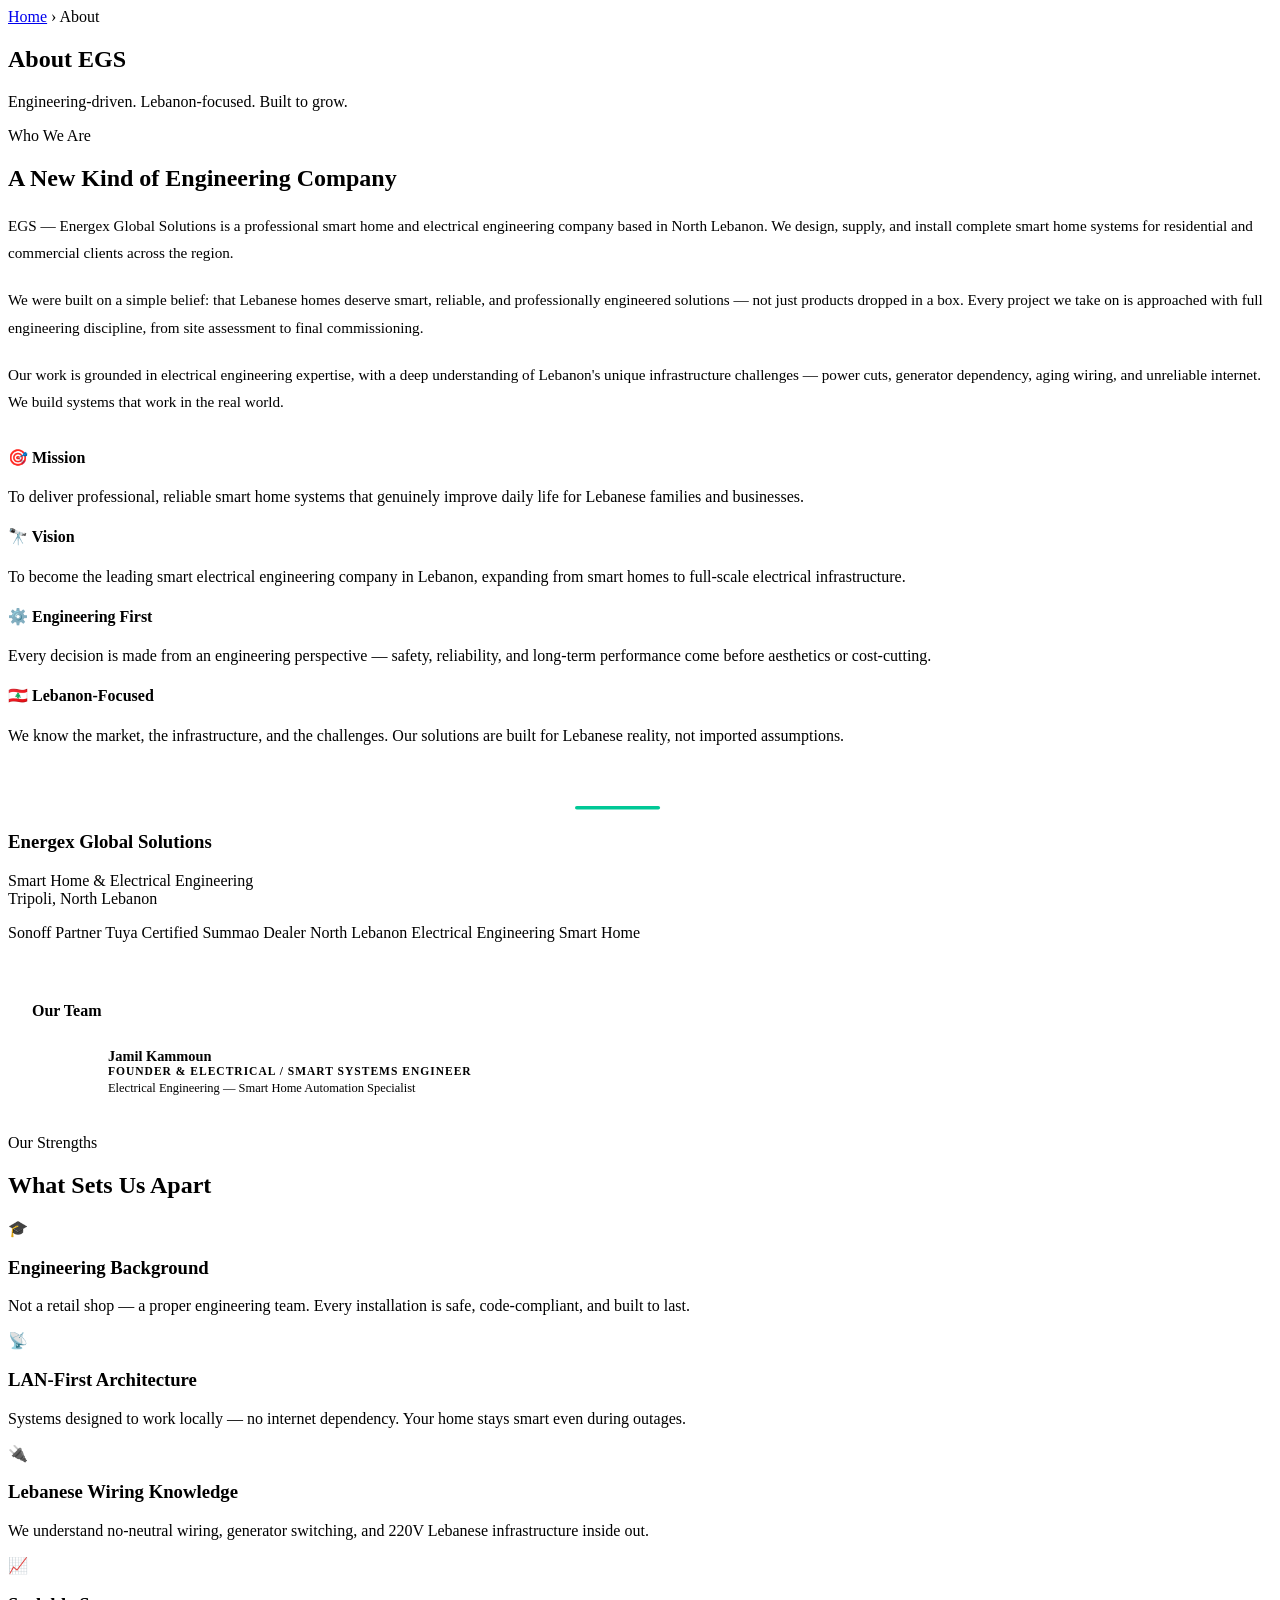
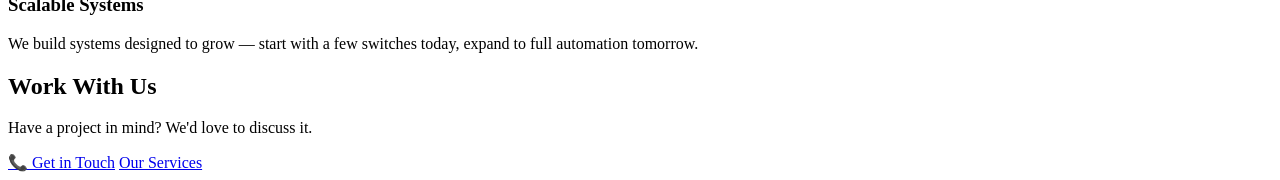
==== about.html @ 0b78133f "Add files via upload" ====
<!DOCTYPE html>
<html lang="en" dir="ltr">
<head>
<meta charset="UTF-8"/>
<meta name="viewport" content="width=device-width,initial-scale=1.0"/>
<meta name="description" content="About EGS Energex Global Solutions — A professional smart home engineering company in North Lebanon."/>
<title>About — EGS Energex Global Solutions</title>
<link rel="stylesheet" href="css/style.css"/>
</head>
<body>

<nav id="navbar"></nav>

<section class="page-hero">
  <div class="container">
    <div class="breadcrumb">
      <a href="index.html">Home</a> › <span>About</span>
    </div>
    <h1>About EGS</h1>
    <p>Engineering-driven. Lebanon-focused. Built to grow.</p>
  </div>
</section>

<!-- ABOUT MAIN -->
<section class="section">
  <div class="container">
    <div class="about-grid">
      <div>
        <span class="eyebrow">Who We Are</span>
        <h2 class="section-title">A New Kind of Engineering Company</h2>
        <p style="color:var(--gray);font-size:.95rem;line-height:1.8;margin-bottom:20px;">
          EGS — Energex Global Solutions is a professional smart home and electrical engineering company based in North Lebanon. We design, supply, and install complete smart home systems for residential and commercial clients across the region.
        </p>
        <p style="color:var(--gray);font-size:.95rem;line-height:1.8;margin-bottom:20px;">
          We were built on a simple belief: that Lebanese homes deserve smart, reliable, and professionally engineered solutions — not just products dropped in a box. Every project we take on is approached with full engineering discipline, from site assessment to final commissioning.
        </p>
        <p style="color:var(--gray);font-size:.95rem;line-height:1.8;margin-bottom:32px;">
          Our work is grounded in electrical engineering expertise, with a deep understanding of Lebanon's unique infrastructure challenges — power cuts, generator dependency, aging wiring, and unreliable internet. We build systems that work in the real world.
        </p>
        <div class="values-grid">
          <div class="value-item">
            <h4>🎯 Mission</h4>
            <p>To deliver professional, reliable smart home systems that genuinely improve daily life for Lebanese families and businesses.</p>
          </div>
          <div class="value-item">
            <h4>🔭 Vision</h4>
            <p>To become the leading smart electrical engineering company in Lebanon, expanding from smart homes to full-scale electrical infrastructure.</p>
          </div>
          <div class="value-item">
            <h4>⚙️ Engineering First</h4>
            <p>Every decision is made from an engineering perspective — safety, reliability, and long-term performance come before aesthetics or cost-cutting.</p>
          </div>
          <div class="value-item">
            <h4>🇱🇧 Lebanon-Focused</h4>
            <p>We know the market, the infrastructure, and the challenges. Our solutions are built for Lebanese reality, not imported assumptions.</p>
          </div>
        </div>
      </div>
      <div>
        <div class="about-visual">
          <svg style="height:52px;width:auto;margin:0 auto 12px;display:block;" xmlns="http://www.w3.org/2000/svg" viewBox="0 0 110 44">
            <text x="0" y="34" font-family="Poppins,sans-serif" font-weight="800" font-size="34" fill="#ffffff" letter-spacing="-1">EGS</text>
            <rect x="0" y="38" width="72" height="3" rx="1.5" fill="#00C896"/>
          </svg>
          <h3>Energex Global Solutions</h3>
          <p>Smart Home & Electrical Engineering<br/>Tripoli, North Lebanon</p>
          <div class="about-badges">
            <span class="about-badge">Sonoff Partner</span>
            <span class="about-badge">Tuya Certified</span>
            <span class="about-badge">Summao Dealer</span>
            <span class="about-badge">North Lebanon</span>
            <span class="about-badge">Electrical Engineering</span>
            <span class="about-badge">Smart Home</span>
          </div>
        </div>

        <div style="background:var(--light);border-radius:var(--radius);padding:24px;margin-top:20px;">
          <h3 style="font-size:1rem;font-weight:700;margin-bottom:14px;color:var(--dark);">Our Team</h3>
          <div style="display:flex;align-items:center;gap:14px;padding:14px;background:white;border-radius:10px;border:1px solid var(--border);">
            <div style="width:48px;height:48px;background:linear-gradient(135deg,var(--blue),var(--green));border-radius:50%;display:flex;align-items:center;justify-content:center;font-weight:800;font-family:Poppins,sans-serif;color:white;font-size:1rem;flex-shrink:0;">JK</div>
            <div>
              <div style="font-weight:700;font-size:.9rem;">Jamil Kammoun</div>
              <div style="font-size:.72rem;color:var(--green);font-weight:600;text-transform:uppercase;letter-spacing:1px;">Founder & Electrical / Smart Systems Engineer</div>
              <div style="font-size:.78rem;color:var(--gray);margin-top:4px;">Electrical Engineering — Smart Home Automation Specialist</div>
            </div>
          </div>
        </div>
      </div>
    </div>
  </div>
</section>

<!-- WHY CHOOSE EGS -->
<section class="section section-light">
  <div class="container">
    <div class="text-center">
      <span class="eyebrow">Our Strengths</span>
      <h2 class="section-title">What Sets Us Apart</h2>
    </div>
    <div class="why-grid">
      <div class="why-card">
        <div class="why-icon">🎓</div>
        <h3>Engineering Background</h3>
        <p>Not a retail shop — a proper engineering team. Every installation is safe, code-compliant, and built to last.</p>
      </div>
      <div class="why-card">
        <div class="why-icon">📡</div>
        <h3>LAN-First Architecture</h3>
        <p>Systems designed to work locally — no internet dependency. Your home stays smart even during outages.</p>
      </div>
      <div class="why-card">
        <div class="why-icon">🔌</div>
        <h3>Lebanese Wiring Knowledge</h3>
        <p>We understand no-neutral wiring, generator switching, and 220V Lebanese infrastructure inside out.</p>
      </div>
      <div class="why-card">
        <div class="why-icon">📈</div>
        <h3>Scalable Systems</h3>
        <p>We build systems designed to grow — start with a few switches today, expand to full automation tomorrow.</p>
      </div>
    </div>
  </div>
</section>

<section class="cta-banner">
  <div class="container">
    <h2>Work With Us</h2>
    <p>Have a project in mind? We'd love to discuss it.</p>
    <div class="btn-group">
      <a href="contact.html" class="btn btn-primary">📞 Get in Touch</a>
      <a href="services.html" class="btn btn-outline">Our Services</a>
    </div>
  </div>
</section>

<footer id="footer"></footer>
<script src="js/nav.js"></script>
</body>
</html>
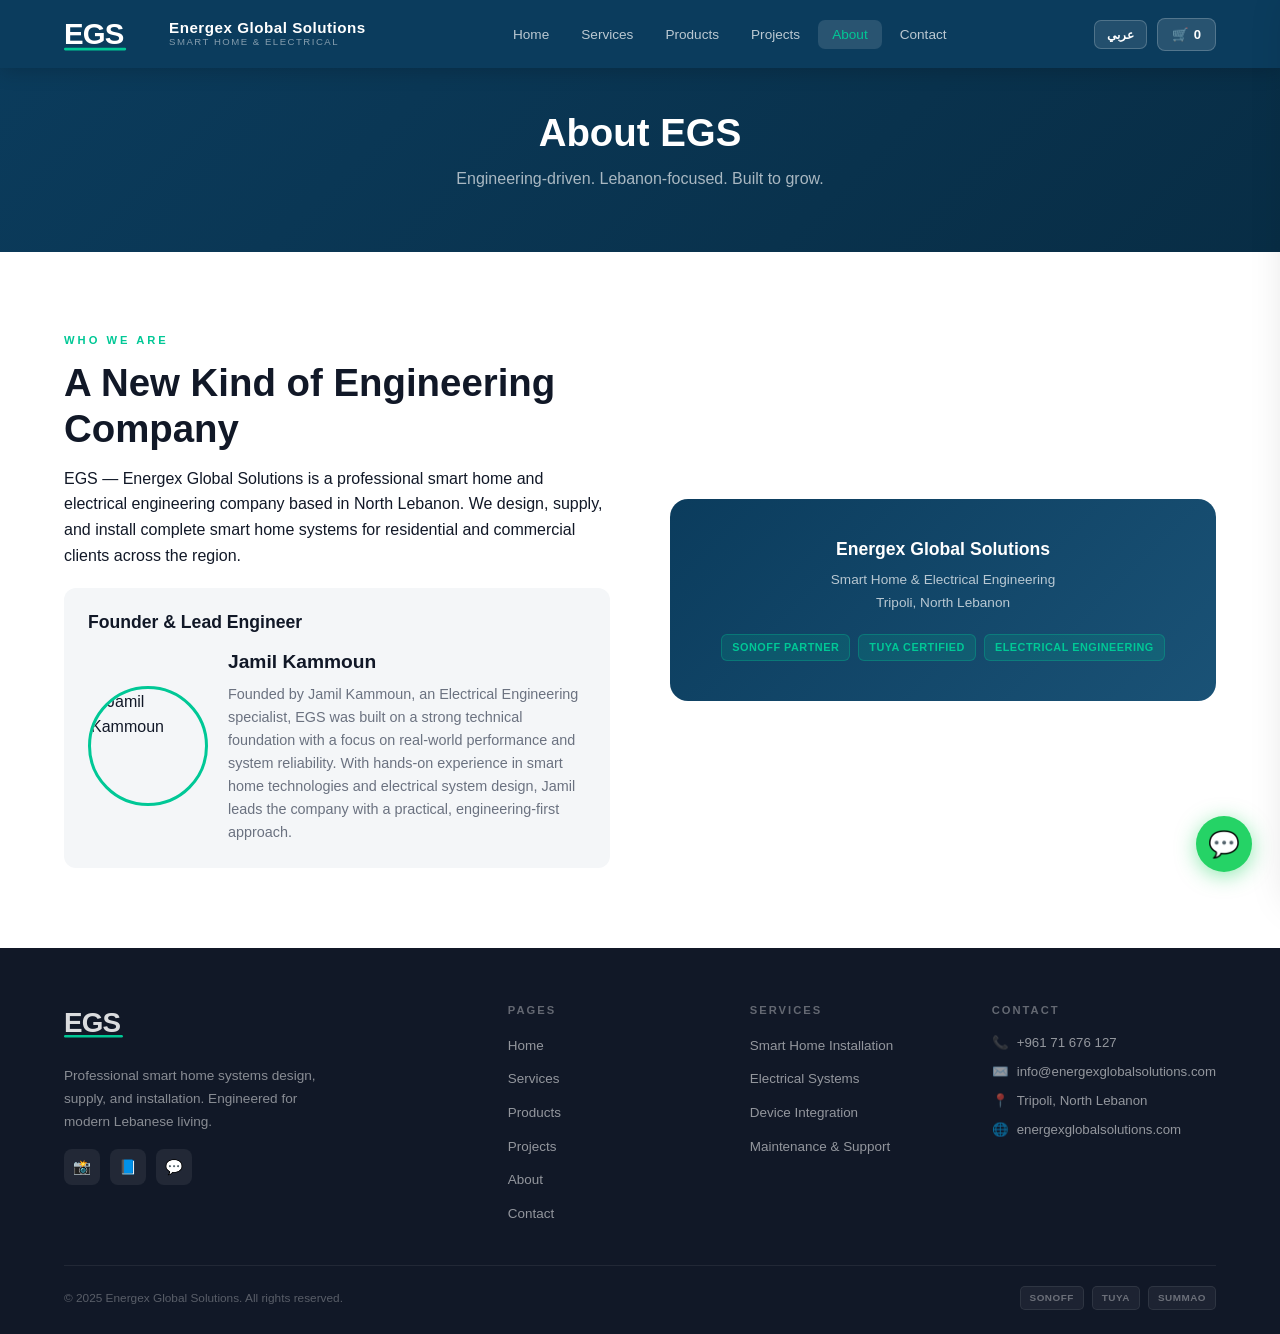
==== commit da4d2899: "Update about.html" ====
--- a/about.html
+++ b/about.html
@@ -3,132 +3,67 @@
 <head>
 <meta charset="UTF-8"/>
 <meta name="viewport" content="width=device-width,initial-scale=1.0"/>
-<meta name="description" content="About EGS Energex Global Solutions — A professional smart home engineering company in North Lebanon."/>
 <title>About — EGS Energex Global Solutions</title>
 <link rel="stylesheet" href="css/style.css"/>
 </head>
 <body>
 
-<nav id="navbar"></nav>
+<nav id="navbar">
+  <div class="nav-inner">
+    <a href="index.html" class="nav-logo">
+      <img src="images/EGS-logo.jpg" alt="EGS Logo" class="nav-logo-svg">
+      <div class="nav-logo-text">
+        <strong>Energex Global Solutions</strong>
+        <span>Smart Engineering</span>
+      </div>
+    </a>
+    <div class="nav-links">
+      <a href="index.html">Home</a>
+      <a href="about.html" class="active">About</a>
+      <a href="services.html">Services</a>
+      <a href="products.html">Products</a>
+      <a href="contact.html" class="nav-cta">Consultation</a>
+    </div>
+  </div>
+</nav>
 
 <section class="page-hero">
   <div class="container">
-    <div class="breadcrumb">
-      <a href="index.html">Home</a> › <span>About</span>
-    </div>
     <h1>About EGS</h1>
     <p>Engineering-driven. Lebanon-focused. Built to grow.</p>
   </div>
 </section>
 
-<!-- ABOUT MAIN -->
 <section class="section">
   <div class="container">
     <div class="about-grid">
       <div>
         <span class="eyebrow">Who We Are</span>
         <h2 class="section-title">A New Kind of Engineering Company</h2>
-        <p style="color:var(--gray);font-size:.95rem;line-height:1.8;margin-bottom:20px;">
-          EGS — Energex Global Solutions is a professional smart home and electrical engineering company based in North Lebanon. We design, supply, and install complete smart home systems for residential and commercial clients across the region.
-        </p>
-        <p style="color:var(--gray);font-size:.95rem;line-height:1.8;margin-bottom:20px;">
-          We were built on a simple belief: that Lebanese homes deserve smart, reliable, and professionally engineered solutions — not just products dropped in a box. Every project we take on is approached with full engineering discipline, from site assessment to final commissioning.
-        </p>
-        <p style="color:var(--gray);font-size:.95rem;line-height:1.8;margin-bottom:32px;">
-          Our work is grounded in electrical engineering expertise, with a deep understanding of Lebanon's unique infrastructure challenges — power cuts, generator dependency, aging wiring, and unreliable internet. We build systems that work in the real world.
-        </p>
-        <div class="values-grid">
-          <div class="value-item">
-            <h4>🎯 Mission</h4>
-            <p>To deliver professional, reliable smart home systems that genuinely improve daily life for Lebanese families and businesses.</p>
-          </div>
-          <div class="value-item">
-            <h4>🔭 Vision</h4>
-            <p>To become the leading smart electrical engineering company in Lebanon, expanding from smart homes to full-scale electrical infrastructure.</p>
-          </div>
-          <div class="value-item">
-            <h4>⚙️ Engineering First</h4>
-            <p>Every decision is made from an engineering perspective — safety, reliability, and long-term performance come before aesthetics or cost-cutting.</p>
-          </div>
-          <div class="value-item">
-            <h4>🇱🇧 Lebanon-Focused</h4>
-            <p>We know the market, the infrastructure, and the challenges. Our solutions are built for Lebanese reality, not imported assumptions.</p>
+        <p style="margin-bottom:20px;">EGS — Energex Global Solutions is a professional smart home and electrical engineering company based in North Lebanon. We design, supply, and install complete smart home systems for residential and commercial clients across the region.</p>
+        
+        <div style="background:var(--light);border-radius:var(--radius);padding:24px;margin-top:20px;">
+          <h3 style="font-size:1.1rem;margin-bottom:14px;">Founder & Lead Engineer</h3>
+          <div style="display:flex;align-items:center;gap:20px;flex-wrap:wrap;">
+            <img src="images/jami-img.jpg" alt="Jamil Kammoun" style="width:120px;height:120px;border-radius:50%;object-fit:cover;border:3px solid var(--green);">
+            <div style="flex:1;min-width:250px;">
+              <strong style="font-size:1.2rem;display:block;margin-bottom:5px;">Jamil Kammoun</strong>
+              <p style="font-size:.9rem;color:var(--gray);line-height:1.6;">Founded by Jamil Kammoun, an Electrical Engineering specialist, EGS was built on a strong technical foundation with a focus on real-world performance and system reliability. With hands-on experience in smart home technologies and electrical system design, Jamil leads the company with a practical, engineering-first approach.</p>
+            </div>
           </div>
         </div>
       </div>
       <div>
         <div class="about-visual">
-          <svg style="height:52px;width:auto;margin:0 auto 12px;display:block;" xmlns="http://www.w3.org/2000/svg" viewBox="0 0 110 44">
-            <text x="0" y="34" font-family="Poppins,sans-serif" font-weight="800" font-size="34" fill="#ffffff" letter-spacing="-1">EGS</text>
-            <rect x="0" y="38" width="72" height="3" rx="1.5" fill="#00C896"/>
-          </svg>
           <h3>Energex Global Solutions</h3>
           <p>Smart Home & Electrical Engineering<br/>Tripoli, North Lebanon</p>
           <div class="about-badges">
             <span class="about-badge">Sonoff Partner</span>
             <span class="about-badge">Tuya Certified</span>
-            <span class="about-badge">Summao Dealer</span>
-            <span class="about-badge">North Lebanon</span>
             <span class="about-badge">Electrical Engineering</span>
-            <span class="about-badge">Smart Home</span>
-          </div>
-        </div>
-
-        <div style="background:var(--light);border-radius:var(--radius);padding:24px;margin-top:20px;">
-          <h3 style="font-size:1rem;font-weight:700;margin-bottom:14px;color:var(--dark);">Our Team</h3>
-          <div style="display:flex;align-items:center;gap:14px;padding:14px;background:white;border-radius:10px;border:1px solid var(--border);">
-            <div style="width:48px;height:48px;background:linear-gradient(135deg,var(--blue),var(--green));border-radius:50%;display:flex;align-items:center;justify-content:center;font-weight:800;font-family:Poppins,sans-serif;color:white;font-size:1rem;flex-shrink:0;">JK</div>
-            <div>
-              <div style="font-weight:700;font-size:.9rem;">Jamil Kammoun</div>
-              <div style="font-size:.72rem;color:var(--green);font-weight:600;text-transform:uppercase;letter-spacing:1px;">Founder & Electrical / Smart Systems Engineer</div>
-              <div style="font-size:.78rem;color:var(--gray);margin-top:4px;">Electrical Engineering — Smart Home Automation Specialist</div>
-            </div>
           </div>
         </div>
       </div>
-    </div>
-  </div>
-</section>
-
-<!-- WHY CHOOSE EGS -->
-<section class="section section-light">
-  <div class="container">
-    <div class="text-center">
-      <span class="eyebrow">Our Strengths</span>
-      <h2 class="section-title">What Sets Us Apart</h2>
-    </div>
-    <div class="why-grid">
-      <div class="why-card">
-        <div class="why-icon">🎓</div>
-        <h3>Engineering Background</h3>
-        <p>Not a retail shop — a proper engineering team. Every installation is safe, code-compliant, and built to last.</p>
-      </div>
-      <div class="why-card">
-        <div class="why-icon">📡</div>
-        <h3>LAN-First Architecture</h3>
-        <p>Systems designed to work locally — no internet dependency. Your home stays smart even during outages.</p>
-      </div>
-      <div class="why-card">
-        <div class="why-icon">🔌</div>
-        <h3>Lebanese Wiring Knowledge</h3>
-        <p>We understand no-neutral wiring, generator switching, and 220V Lebanese infrastructure inside out.</p>
-      </div>
-      <div class="why-card">
-        <div class="why-icon">📈</div>
-        <h3>Scalable Systems</h3>
-        <p>We build systems designed to grow — start with a few switches today, expand to full automation tomorrow.</p>
-      </div>
-    </div>
-  </div>
-</section>
-
-<section class="cta-banner">
-  <div class="container">
-    <h2>Work With Us</h2>
-    <p>Have a project in mind? We'd love to discuss it.</p>
-    <div class="btn-group">
-      <a href="contact.html" class="btn btn-primary">📞 Get in Touch</a>
-      <a href="services.html" class="btn btn-outline">Our Services</a>
     </div>
   </div>
 </section>
--- a/css/style.css
+++ b/css/style.css
@@ -0,0 +1,1109 @@
+/* ============================================================
+   EGS — Energex Global Solutions
+   Design System
+   ============================================================ */
+/* Par défaut, on cache tout ce qui est arabe */
+.ar-t {
+    display: none;
+}
+
+/* Quand le site passe en mode arabe, on cache l'anglais et on montre l'arabe */
+html[lang="ar"] .en {
+    display: none;
+}
+
+html[lang="ar"] .ar-t {
+    display: inline-block; /* ou block selon le design */
+}
+
+/* Optionnel : Inverser le sens de lecture pour l'arabe */
+html[lang="ar"] body {
+    direction: rtl;
+    text-align: right;
+}
+@import url('https://fonts.googleapis.com/css2?family=Poppins:wght@300;400;500;600;700;800&family=Source+Sans+3:wght@300;400;500;600;700&family=Noto+Naskh+Arabic:wght@400;500;600;700&display=swap');
+
+/* ── VARIABLES ── */
+:root {
+  --blue:       #0B3C5D;
+  --blue-dark:  #082d45;
+  --blue-light: #1a5276;
+  --green:      #00C896;
+  --green-dark: #00a87e;
+  --white:      #ffffff;
+  --light:      #F4F6F8;
+  --gray:       #6B7280;
+  --dark:       #111827;
+  --border:     #E5E7EB;
+  --shadow:     0 4px 24px rgba(0,0,0,.08);
+  --shadow-lg:  0 12px 48px rgba(0,0,0,.14);
+  --radius:     12px;
+  --radius-lg:  18px;
+}
+
+/* ── RESET ── */
+*, *::before, *::after { margin:0; padding:0; box-sizing:border-box; }
+html { scroll-behavior:smooth; }
+body {
+  font-family: 'Source Sans 3', sans-serif;
+  background: var(--white);
+  color: var(--dark);
+  overflow-x: hidden;
+  line-height: 1.6;
+}
+body.ar {
+  direction: rtl;
+  font-family: 'Noto Naskh Arabic', sans-serif;
+}
+img { max-width:100%; display:block; }
+a { text-decoration:none; color:inherit; }
+ul { list-style:none; }
+button { cursor:pointer; font-family:inherit; }
+
+/* ── TYPOGRAPHY ── */
+h1,h2,h3,h4,h5 { font-family:'Poppins',sans-serif; line-height:1.2; font-weight:700; }
+body.ar h1, body.ar h2, body.ar h3, body.ar h4 { font-family:'Noto Naskh Arabic',sans-serif; line-height:1.4; }
+
+/* ── UTILITIES ── */
+.container { max-width:1200px; margin:0 auto; padding:0 24px; }
+.section { padding:80px 0; }
+.section-sm { padding:48px 0; }
+.section-dark { background:var(--dark); color:var(--white); }
+.section-blue { background:var(--blue); color:var(--white); }
+.section-light { background:var(--light); }
+.text-center { text-align:center; }
+.text-green { color:var(--green); }
+.text-blue { color:var(--blue); }
+.text-gray { color:var(--gray); }
+
+.eyebrow {
+  font-size:.7rem;
+  font-weight:700;
+  letter-spacing:3px;
+  text-transform:uppercase;
+  color:var(--green);
+  margin-bottom:10px;
+  display:block;
+}
+.section-title {
+  font-size:clamp(1.8rem,3vw,2.6rem);
+  font-weight:800;
+  margin-bottom:14px;
+  color:var(--dark);
+}
+.section-dark .section-title,
+.section-blue .section-title { color:var(--white); }
+.section-sub {
+  color:var(--gray);
+  font-size:1rem;
+  max-width:560px;
+  line-height:1.75;
+}
+.section-dark .section-sub,
+.section-blue .section-sub { color:rgba(255,255,255,.65); }
+
+/* ── BUTTONS ── */
+.btn {
+  display:inline-flex;
+  align-items:center;
+  gap:8px;
+  padding:13px 28px;
+  border-radius:9px;
+  font-weight:600;
+  font-size:.92rem;
+  border:none;
+  transition:all .25s;
+  white-space:nowrap;
+}
+.btn-primary {
+  background:var(--green);
+  color:var(--dark);
+}
+.btn-primary:hover { background:var(--green-dark); transform:translateY(-2px); box-shadow:0 8px 28px rgba(0,200,150,.35); }
+.btn-outline {
+  background:transparent;
+  color:var(--white);
+  border:2px solid rgba(255,255,255,.4);
+}
+.btn-outline:hover { background:rgba(255,255,255,.1); border-color:var(--white); }
+.btn-blue {
+  background:var(--blue);
+  color:var(--white);
+}
+.btn-blue:hover { background:var(--blue-dark); transform:translateY(-2px); }
+.btn-ghost {
+  background:transparent;
+  color:var(--blue);
+  border:2px solid var(--blue);
+}
+.btn-ghost:hover { background:var(--blue); color:var(--white); }
+
+/* ── NAVBAR ── */
+#navbar {
+  position:fixed;
+  top:0; left:0; right:0;
+  z-index:1000;
+  background:var(--blue);
+  box-shadow:0 2px 20px rgba(0,0,0,.2);
+  height:68px;
+  display:flex;
+  align-items:center;
+}
+.nav-inner {
+  display:flex;
+  align-items:center;
+  justify-content:space-between;
+  width:100%;
+  max-width:1200px;
+  margin:0 auto;
+  padding:0 24px;
+}
+.nav-logo {
+  display:flex;
+  align-items:center;
+  gap:10px;
+  text-decoration:none;
+}
+.nav-logo-svg {
+  height:38px;
+  width:auto;
+}
+.nav-logo-text {
+  display:flex;
+  flex-direction:column;
+  line-height:1.1;
+}
+.nav-logo-text strong {
+  font-family:'Poppins',sans-serif;
+  font-weight:800;
+  font-size:.95rem;
+  color:var(--white);
+  letter-spacing:.5px;
+}
+.nav-logo-text span {
+  font-size:.6rem;
+  color:rgba(255,255,255,.5);
+  letter-spacing:1.5px;
+  text-transform:uppercase;
+}
+.nav-links {
+  display:flex;
+  align-items:center;
+  gap:4px;
+}
+.nav-links a {
+  color:rgba(255,255,255,.72);
+  font-size:.85rem;
+  font-weight:500;
+  padding:7px 14px;
+  border-radius:7px;
+  transition:all .2s;
+  white-space:nowrap;
+}
+.nav-links a:hover,
+.nav-links a.active {
+  color:var(--white);
+  background:rgba(255,255,255,.12);
+}
+.nav-links a.active { color:var(--green); }
+.nav-right { display:flex; align-items:center; gap:10px; }
+.nav-cta {
+  background:var(--green);
+  color:var(--dark) !important;
+  font-weight:700 !important;
+  padding:8px 18px !important;
+  border-radius:8px !important;
+}
+.nav-cta:hover { background:var(--green-dark) !important; }
+.lang-btn {
+  background:rgba(255,255,255,.1);
+  border:1px solid rgba(255,255,255,.2);
+  color:var(--white);
+  padding:6px 12px;
+  border-radius:7px;
+  font-size:.78rem;
+  font-weight:600;
+  transition:all .2s;
+}
+.lang-btn:hover { background:rgba(255,255,255,.2); }
+.hamburger {
+  display:none;
+  flex-direction:column;
+  gap:5px;
+  background:none;
+  border:none;
+  padding:4px;
+}
+.hamburger span {
+  display:block;
+  width:24px;
+  height:2px;
+  background:var(--white);
+  border-radius:2px;
+  transition:all .3s;
+}
+.mobile-menu {
+  display:none;
+  position:fixed;
+  top:68px; left:0; right:0;
+  background:var(--blue-dark);
+  z-index:999;
+  padding:16px 24px;
+  flex-direction:column;
+  gap:4px;
+  border-top:1px solid rgba(255,255,255,.1);
+}
+.mobile-menu.open { display:flex; }
+.mobile-menu a {
+  color:rgba(255,255,255,.8);
+  font-size:.9rem;
+  font-weight:500;
+  padding:10px 14px;
+  border-radius:8px;
+  transition:background .2s;
+}
+.mobile-menu a:hover,
+.mobile-menu a.active {
+  background:rgba(255,255,255,.1);
+  color:var(--green);
+}
+@media(max-width:900px) {
+  .nav-links { display:none; }
+  .hamburger { display:flex; }
+  .nav-cta { display:none; }
+}
+
+/* ── FOOTER ── */
+#footer {
+  background:var(--dark);
+  color:var(--white);
+  padding:56px 0 24px;
+}
+.footer-grid {
+  display:grid;
+  grid-template-columns:2fr 1fr 1fr 1fr;
+  gap:40px;
+  margin-bottom:40px;
+}
+@media(max-width:860px) { .footer-grid { grid-template-columns:1fr 1fr; } }
+@media(max-width:500px) { .footer-grid { grid-template-columns:1fr; } }
+.footer-brand p {
+  font-size:.85rem;
+  color:rgba(255,255,255,.5);
+  line-height:1.7;
+  margin:12px 0 16px;
+  max-width:280px;
+}
+.footer-logo-svg { height:36px; width:auto; margin-bottom:4px; }
+.footer-social { display:flex; gap:10px; }
+.social-link {
+  width:36px; height:36px;
+  background:rgba(255,255,255,.07);
+  border-radius:8px;
+  display:flex; align-items:center; justify-content:center;
+  font-size:.9rem;
+  transition:background .2s;
+  text-decoration:none;
+}
+.social-link:hover { background:var(--green); }
+.footer-col h4 {
+  font-family:'Poppins',sans-serif;
+  font-size:.7rem;
+  font-weight:700;
+  letter-spacing:2px;
+  text-transform:uppercase;
+  color:rgba(255,255,255,.35);
+  margin-bottom:14px;
+}
+.footer-col ul { display:flex; flex-direction:column; gap:8px; }
+.footer-col ul a {
+  font-size:.84rem;
+  color:rgba(255,255,255,.55);
+  transition:color .2s;
+}
+.footer-col ul a:hover { color:var(--green); }
+.footer-contact-item {
+  display:flex;
+  align-items:center;
+  gap:8px;
+  font-size:.83rem;
+  color:rgba(255,255,255,.55);
+  margin-bottom:8px;
+}
+.footer-divider {
+  border:none;
+  border-top:1px solid rgba(255,255,255,.07);
+  margin-bottom:20px;
+}
+.footer-bottom {
+  display:flex;
+  align-items:center;
+  justify-content:space-between;
+  flex-wrap:wrap;
+  gap:10px;
+}
+.footer-copy { font-size:.74rem; color:rgba(255,255,255,.3); }
+.footer-badges { display:flex; gap:8px; }
+.footer-badge {
+  background:rgba(255,255,255,.05);
+  border:1px solid rgba(255,255,255,.08);
+  color:rgba(255,255,255,.35);
+  font-size:.62rem;
+  font-weight:600;
+  padding:3px 9px;
+  border-radius:5px;
+  letter-spacing:.5px;
+}
+
+/* ── WHATSAPP FLOAT ── */
+.wa-float {
+  position:fixed;
+  bottom:28px;
+  right:28px;
+  z-index:900;
+  width:56px; height:56px;
+  background:#25D366;
+  border-radius:50%;
+  display:flex; align-items:center; justify-content:center;
+  box-shadow:0 4px 20px rgba(37,211,102,.5);
+  transition:all .3s;
+  font-size:1.6rem;
+  text-decoration:none;
+}
+.wa-float:hover { transform:scale(1.1); box-shadow:0 8px 32px rgba(37,211,102,.6); }
+body.ar .wa-float { right:auto; left:28px; }
+
+/* ── HERO ── */
+.hero {
+  background:linear-gradient(135deg, var(--blue) 0%, var(--blue-dark) 100%);
+  padding:140px 0 90px;
+  position:relative;
+  overflow:hidden;
+}
+.hero::before {
+  content:'';
+  position:absolute;
+  inset:0;
+  background:
+    radial-gradient(ellipse at 80% 20%, rgba(0,200,150,.12) 0%, transparent 55%),
+    radial-gradient(ellipse at 20% 80%, rgba(255,255,255,.04) 0%, transparent 45%);
+}
+.hero-grid {
+  display:grid;
+  grid-template-columns:1fr 1fr;
+  gap:60px;
+  align-items:center;
+  position:relative;
+  z-index:1;
+}
+@media(max-width:860px) { .hero-grid { grid-template-columns:1fr; } .hero-right { display:none; } }
+.hero-pill {
+  display:inline-flex;
+  align-items:center;
+  gap:7px;
+  background:rgba(0,200,150,.12);
+  border:1px solid rgba(0,200,150,.3);
+  padding:5px 14px;
+  border-radius:20px;
+  font-size:.72rem;
+  font-weight:600;
+  color:var(--green);
+  margin-bottom:20px;
+}
+.hero-dot { width:6px; height:6px; border-radius:50%; background:var(--green); animation:pulse 2s infinite; }
+@keyframes pulse { 0%,100%{opacity:1}50%{opacity:.4} }
+.hero h1 {
+  font-size:clamp(2.4rem,4.5vw,3.6rem);
+  font-weight:800;
+  color:var(--white);
+  line-height:1.1;
+  margin-bottom:8px;
+}
+.hero h1 span { color:var(--green); }
+.hero-sub {
+  font-size:1.15rem;
+  color:rgba(255,255,255,.65);
+  margin-bottom:14px;
+  font-weight:300;
+}
+.hero-desc {
+  font-size:.95rem;
+  color:rgba(255,255,255,.55);
+  line-height:1.75;
+  margin-bottom:32px;
+  max-width:480px;
+}
+.hero-btns { display:flex; gap:12px; flex-wrap:wrap; margin-bottom:44px; }
+.hero-stats { display:flex; gap:28px; flex-wrap:wrap; }
+.hero-stat { text-align:center; }
+.hero-stat-val { font-family:'Poppins',sans-serif; font-size:1.6rem; font-weight:800; color:var(--green); }
+.hero-stat-lbl { font-size:.68rem; color:rgba(255,255,255,.45); margin-top:2px; letter-spacing:.5px; text-transform:uppercase; }
+
+/* Hero right visual */
+.hero-visual {
+  background:rgba(255,255,255,.05);
+  border:1px solid rgba(255,255,255,.1);
+  border-radius:var(--radius-lg);
+  padding:28px;
+}
+.hero-visual-title {
+  font-family:'Poppins',sans-serif;
+  font-size:.78rem;
+  font-weight:600;
+  color:rgba(255,255,255,.5);
+  letter-spacing:1px;
+  text-transform:uppercase;
+  margin-bottom:16px;
+}
+.hero-device-list { display:flex; flex-direction:column; gap:10px; }
+.hero-device {
+  display:flex;
+  align-items:center;
+  gap:12px;
+  background:rgba(255,255,255,.06);
+  border-radius:10px;
+  padding:12px 16px;
+  border:1px solid rgba(255,255,255,.07);
+}
+.hero-device-ico { font-size:1.2rem; width:30px; text-align:center; }
+.hero-device-info { flex:1; }
+.hero-device-name { font-size:.82rem; font-weight:600; color:var(--white); }
+.hero-device-status { font-size:.68rem; color:var(--green); }
+.hero-device-toggle {
+  width:32px; height:18px;
+  background:var(--green);
+  border-radius:9px;
+  position:relative;
+  flex-shrink:0;
+}
+.hero-device-toggle::after {
+  content:'';
+  position:absolute;
+  right:3px; top:3px;
+  width:12px; height:12px;
+  background:white;
+  border-radius:50%;
+}
+
+/* ── SERVICES CARDS ── */
+.services-grid {
+  display:grid;
+  grid-template-columns:repeat(auto-fit,minmax(250px,1fr));
+  gap:20px;
+  margin-top:48px;
+}
+.service-card {
+  background:var(--white);
+  border:1px solid var(--border);
+  border-radius:var(--radius);
+  padding:28px;
+  transition:all .3s;
+  position:relative;
+  overflow:hidden;
+}
+.service-card::before {
+  content:'';
+  position:absolute;
+  top:0; left:0; right:0;
+  height:3px;
+  background:var(--green);
+  transform:scaleX(0);
+  transform-origin:left;
+  transition:transform .3s;
+}
+.service-card:hover { transform:translateY(-5px); box-shadow:var(--shadow-lg); border-color:var(--green); }
+.service-card:hover::before { transform:scaleX(1); }
+.service-icon {
+  width:52px; height:52px;
+  background:rgba(0,200,150,.1);
+  border-radius:12px;
+  display:flex; align-items:center; justify-content:center;
+  font-size:1.5rem;
+  margin-bottom:16px;
+}
+.service-card h3 {
+  font-size:1rem;
+  font-weight:700;
+  margin-bottom:8px;
+  color:var(--dark);
+}
+.service-card p {
+  font-size:.85rem;
+  color:var(--gray);
+  line-height:1.65;
+  margin-bottom:16px;
+}
+.service-link {
+  font-size:.82rem;
+  font-weight:700;
+  color:var(--green);
+  display:flex; align-items:center; gap:5px;
+}
+.service-link:hover { gap:8px; }
+
+/* ── HOW IT WORKS ── */
+.how-steps {
+  display:grid;
+  grid-template-columns:repeat(3,1fr);
+  gap:24px;
+  margin-top:48px;
+  position:relative;
+}
+.how-steps::before {
+  content:'';
+  position:absolute;
+  top:28px; left:16.5%; right:16.5%;
+  height:2px;
+  background:linear-gradient(90deg, var(--green), var(--blue));
+}
+@media(max-width:700px) { .how-steps { grid-template-columns:1fr; } .how-steps::before { display:none; } }
+.how-step {
+  text-align:center;
+  padding:24px;
+  position:relative;
+  z-index:1;
+}
+.how-num {
+  width:56px; height:56px;
+  border-radius:50%;
+  background:var(--blue);
+  color:var(--white);
+  font-family:'Poppins',sans-serif;
+  font-weight:800;
+  font-size:1.1rem;
+  display:flex; align-items:center; justify-content:center;
+  margin:0 auto 16px;
+  border:3px solid var(--green);
+}
+.how-step h3 { font-size:.95rem; font-weight:700; margin-bottom:8px; }
+.how-step p { font-size:.84rem; color:var(--gray); line-height:1.6; }
+
+/* ── PRODUCT CARDS ── */
+.products-grid {
+  display:grid;
+  grid-template-columns:repeat(auto-fill,minmax(210px,1fr));
+  gap:18px;
+}
+.prod-card {
+  background:var(--white);
+  border:1px solid var(--border);
+  border-radius:var(--radius);
+  overflow:hidden;
+  transition:all .3s;
+  display:flex;
+  flex-direction:column;
+}
+.prod-card:hover { transform:translateY(-4px); box-shadow:var(--shadow-lg); border-color:var(--green); }
+.prod-img {
+  background:var(--light);
+  height:160px;
+  display:flex; align-items:center; justify-content:center;
+  overflow:hidden;
+  cursor:pointer;
+}
+.prod-img img {
+  width:130px; height:130px;
+  object-fit:contain;
+  transition:transform .3s;
+}
+.prod-card:hover .prod-img img { transform:scale(1.06); }
+.prod-tag {
+  position:absolute;
+  top:8px; right:8px;
+  color:white;
+  font-size:.58rem;
+  font-weight:800;
+  padding:3px 8px;
+  border-radius:5px;
+}
+.prod-img-wrap { position:relative; }
+.tag-blue { background:var(--blue); }
+.tag-green { background:var(--green); color:var(--dark); }
+.tag-gold { background:#F59E0B; }
+.tag-red { background:#EF4444; }
+.prod-body { padding:14px; flex:1; display:flex; flex-direction:column; }
+.prod-name {
+  font-weight:700;
+  font-size:.88rem;
+  color:var(--dark);
+  line-height:1.3;
+  margin-bottom:3px;
+  cursor:pointer;
+}
+.prod-name:hover { color:var(--blue); }
+.prod-model { font-size:.68rem; color:var(--gray); margin-bottom:8px; }
+.prod-price {
+  font-family:'Poppins',sans-serif;
+  font-weight:800;
+  color:var(--blue);
+  font-size:1rem;
+  margin-bottom:10px;
+}
+.prod-btns { display:flex; gap:7px; margin-top:auto; }
+.prod-btn-cart {
+  flex:1;
+  background:var(--blue);
+  color:white;
+  padding:8px;
+  border-radius:7px;
+  font-size:.76rem;
+  font-weight:700;
+  border:none;
+  transition:background .2s;
+}
+.prod-btn-cart:hover { background:var(--blue-dark); }
+.prod-btn-detail {
+  background:transparent;
+  color:var(--gray);
+  border:1px solid var(--border);
+  padding:8px 10px;
+  border-radius:7px;
+  font-size:.72rem;
+  transition:all .2s;
+}
+.prod-btn-detail:hover { border-color:var(--blue); color:var(--blue); }
+
+/* ── FILTER TABS ── */
+.filter-bar { display:flex; gap:8px; flex-wrap:wrap; margin-bottom:28px; }
+.filter-btn {
+  background:var(--white);
+  border:1.5px solid var(--border);
+  color:var(--gray);
+  padding:7px 18px;
+  border-radius:20px;
+  font-size:.78rem;
+  font-weight:600;
+  transition:all .2s;
+}
+.filter-btn:hover,
+.filter-btn.active {
+  background:var(--blue);
+  color:white;
+  border-color:var(--blue);
+}
+
+/* ── MODAL ── */
+.modal-overlay {
+  display:none;
+  position:fixed;
+  inset:0;
+  background:rgba(0,0,0,.55);
+  z-index:2000;
+  align-items:center;
+  justify-content:center;
+  padding:16px;
+}
+.modal-overlay.open { display:flex; }
+.modal-box {
+  background:white;
+  border-radius:var(--radius-lg);
+  max-width:660px; width:100%;
+  max-height:90vh;
+  overflow-y:auto;
+  box-shadow:0 24px 80px rgba(0,0,0,.3);
+}
+.modal-grid { display:grid; grid-template-columns:1fr 1fr; }
+@media(max-width:560px) { .modal-grid { grid-template-columns:1fr; } }
+.modal-img-side {
+  background:var(--light);
+  display:flex; align-items:center; justify-content:center;
+  padding:32px;
+  border-radius:var(--radius-lg) 0 0 var(--radius-lg);
+  min-height:220px;
+}
+@media(max-width:560px) { .modal-img-side { border-radius:var(--radius-lg) var(--radius-lg) 0 0; } }
+.modal-img-side img { max-width:180px; max-height:180px; object-fit:contain; }
+.modal-info { padding:28px; }
+.modal-close {
+  float:right;
+  background:var(--light);
+  border:none;
+  width:30px; height:30px;
+  border-radius:50%;
+  font-size:1rem;
+  color:var(--gray);
+  display:flex; align-items:center; justify-content:center;
+}
+.modal-close:hover { background:#EF4444; color:white; }
+.modal-brand { font-size:.65rem; font-weight:700; letter-spacing:2px; text-transform:uppercase; color:var(--green); margin-bottom:6px; }
+.modal-name { font-family:'Poppins',sans-serif; font-size:1.2rem; font-weight:800; margin-bottom:4px; }
+.modal-model { font-size:.76rem; color:var(--gray); margin-bottom:12px; }
+.modal-price { font-family:'Poppins',sans-serif; font-size:1.6rem; font-weight:800; color:var(--blue); margin-bottom:12px; }
+.modal-desc { font-size:.86rem; color:var(--gray); line-height:1.7; margin-bottom:14px; }
+.modal-specs { background:var(--light); border-radius:8px; padding:12px; margin-bottom:14px; }
+.spec-row { display:flex; justify-content:space-between; font-size:.77rem; padding:4px 0; border-bottom:1px solid var(--border); }
+.spec-row:last-child { border:none; }
+.spec-row span:first-child { color:var(--gray); }
+.spec-row span:last-child { font-weight:600; }
+.modal-variants { margin-bottom:14px; }
+.variant-lbl { font-size:.78rem; font-weight:600; margin-bottom:8px; color:var(--dark); display:block; }
+.variant-opts { display:flex; flex-wrap:wrap; gap:8px; }
+.variant-btn {
+  background:white;
+  border:1.5px solid var(--border);
+  color:var(--dark);
+  padding:6px 14px;
+  border-radius:7px;
+  font-size:.8rem;
+  font-weight:500;
+  transition:all .2s;
+}
+.variant-btn.active {
+  background:var(--blue);
+  color:white;
+  border-color:var(--blue);
+}
+.modal-qty-row { display:flex; align-items:center; gap:10px; margin-bottom:12px; }
+.modal-qty-lbl { font-size:.82rem; font-weight:600; }
+.qty-ctrl { display:flex; align-items:center; border:1.5px solid var(--border); border-radius:8px; overflow:hidden; }
+.qty-btn { width:30px; height:30px; background:var(--light); border:none; font-size:.9rem; color:var(--blue); font-weight:700; }
+.qty-btn:hover { background:var(--blue); color:white; }
+.qty-inp { width:36px; text-align:center; font-size:.85rem; font-weight:700; border:none; outline:none; background:white; }
+.modal-add-btn {
+  width:100%;
+  background:linear-gradient(135deg, var(--blue), var(--blue-light));
+  color:white;
+  padding:12px;
+  border-radius:9px;
+  font-weight:700;
+  font-size:.9rem;
+  border:none;
+  transition:opacity .2s;
+}
+.modal-add-btn:hover { opacity:.88; }
+
+/* ── CART ── */
+.cart-sidebar {
+  position:fixed;
+  top:0; right:-440px;
+  width:420px; max-width:95vw;
+  height:100%;
+  background:white;
+  box-shadow:-8px 0 40px rgba(0,0,0,.15);
+  z-index:1500;
+  transition:right .3s;
+  display:flex; flex-direction:column;
+}
+.cart-sidebar.open { right:0; }
+body.ar .cart-sidebar { right:auto; left:-440px; }
+body.ar .cart-sidebar.open { left:0; }
+.overlay-bg { display:none; position:fixed; inset:0; background:rgba(0,0,0,.3); z-index:1400; }
+.overlay-bg.open { display:block; }
+.cart-hdr { padding:18px 20px; border-bottom:1px solid var(--border); display:flex; align-items:center; justify-content:space-between; }
+.cart-hdr h3 { font-family:'Poppins',sans-serif; font-size:1.05rem; font-weight:700; }
+.cart-close-btn { background:var(--light); border:none; width:30px; height:30px; border-radius:50%; font-size:1rem; display:flex; align-items:center; justify-content:center; color:var(--gray); }
+.cart-close-btn:hover { background:#EF4444; color:white; }
+.cart-items { flex:1; overflow-y:auto; padding:14px 20px; }
+.cart-empty { text-align:center; padding:50px 20px; color:var(--gray); }
+.cart-empty div { font-size:2.5rem; margin-bottom:10px; }
+.ci { display:flex; gap:10px; padding:12px 0; border-bottom:1px solid var(--border); align-items:center; }
+.ci-img { width:50px; height:50px; background:var(--light); border-radius:8px; display:flex; align-items:center; justify-content:center; overflow:hidden; flex-shrink:0; }
+.ci-img img { width:42px; height:42px; object-fit:contain; }
+.ci-info { flex:1; min-width:0; }
+.ci-name { font-size:.82rem; font-weight:700; line-height:1.3; }
+.ci-model { font-size:.68rem; color:var(--gray); }
+.ci-price { font-size:.88rem; font-weight:700; color:var(--blue); margin-top:3px; }
+.ci-right { display:flex; flex-direction:column; align-items:center; gap:5px; flex-shrink:0; }
+.ci-qc { display:flex; align-items:center; border:1px solid var(--border); border-radius:6px; overflow:hidden; }
+.ciq-btn { width:24px; height:24px; background:var(--light); border:none; font-size:.8rem; color:var(--blue); font-weight:700; }
+.ciq-btn:hover { background:var(--blue); color:white; }
+.ciq-num { width:26px; text-align:center; font-size:.78rem; font-weight:700; }
+.ci-del { background:none; border:none; color:var(--gray); font-size:.9rem; }
+.ci-del:hover { color:#EF4444; }
+.cart-ftr { padding:14px 20px; border-top:1px solid var(--border); }
+.cart-tot-row { display:flex; justify-content:space-between; align-items:center; margin-bottom:12px; }
+.cart-tot-lbl { font-size:.88rem; font-weight:600; color:var(--gray); }
+.cart-tot-val { font-family:'Poppins',sans-serif; font-size:1.35rem; font-weight:800; }
+.cart-wa-btn {
+  display:block; width:100%;
+  background:linear-gradient(135deg,#25D366,#0d7a38);
+  color:white; padding:13px;
+  border-radius:10px;
+  font-weight:700; font-size:.9rem;
+  text-align:center; border:none;
+  transition:all .25s;
+}
+.cart-wa-btn:hover { transform:translateY(-1px); box-shadow:0 6px 24px rgba(37,211,102,.4); }
+.cart-note { font-size:.68rem; color:var(--gray); text-align:center; margin-top:7px; }
+.cart-btn {
+  position:relative;
+  background:rgba(255,255,255,.12);
+  border:1px solid rgba(255,255,255,.2);
+  color:white;
+  padding:8px 14px;
+  border-radius:8px;
+  font-size:.82rem;
+  font-weight:600;
+  display:flex; align-items:center; gap:6px;
+}
+.cart-btn:hover { background:rgba(255,255,255,.2); }
+.cart-count {
+  background:#EF4444;
+  color:white;
+  width:18px; height:18px;
+  border-radius:50%;
+  font-size:.6rem;
+  font-weight:800;
+  display:flex; align-items:center; justify-content:center;
+}
+
+/* ── TOAST ── */
+.toast {
+  position:fixed;
+  bottom:96px; right:28px;
+  background:var(--dark);
+  color:white;
+  padding:11px 18px;
+  border-radius:9px;
+  font-size:.83rem; font-weight:600;
+  z-index:3000;
+  transform:translateY(80px); opacity:0;
+  transition:all .3s;
+  box-shadow:var(--shadow-lg);
+}
+.toast.show { transform:translateY(0); opacity:1; }
+body.ar .toast { right:auto; left:28px; }
+
+/* ── WHY EGS ── */
+.why-grid {
+  display:grid;
+  grid-template-columns:repeat(auto-fit,minmax(220px,1fr));
+  gap:20px;
+  margin-top:48px;
+}
+.why-card {
+  background:var(--white);
+  border-radius:var(--radius);
+  padding:26px;
+  border:1px solid var(--border);
+  text-align:center;
+  transition:all .3s;
+}
+.why-card:hover { transform:translateY(-4px); box-shadow:var(--shadow-lg); border-color:var(--green); }
+.why-icon { font-size:2rem; margin-bottom:12px; }
+.why-card h3 { font-size:.95rem; font-weight:700; margin-bottom:8px; }
+.why-card p { font-size:.84rem; color:var(--gray); line-height:1.65; }
+
+/* ── CTA BANNER ── */
+.cta-banner {
+  background:linear-gradient(135deg, var(--blue) 0%, var(--blue-light) 100%);
+  padding:64px 0;
+  text-align:center;
+  position:relative;
+  overflow:hidden;
+}
+.cta-banner::before {
+  content:'';
+  position:absolute; inset:0;
+  background:radial-gradient(ellipse at 50% 0%, rgba(0,200,150,.15) 0%, transparent 60%);
+}
+.cta-banner h2 { font-size:clamp(1.6rem,3vw,2.2rem); font-weight:800; color:white; margin-bottom:12px; position:relative; }
+.cta-banner p { color:rgba(255,255,255,.65); max-width:500px; margin:0 auto 28px; font-size:.95rem; position:relative; }
+.cta-banner .btn-group { display:flex; gap:12px; justify-content:center; flex-wrap:wrap; position:relative; }
+
+/* ── PAGE HERO (inner pages) ── */
+.page-hero {
+  background:linear-gradient(135deg, var(--blue) 0%, var(--blue-dark) 100%);
+  padding:110px 0 60px;
+  text-align:center;
+}
+.page-hero h1 { font-size:clamp(1.8rem,3vw,2.8rem); color:white; font-weight:800; margin-bottom:10px; }
+.page-hero p { color:rgba(255,255,255,.65); font-size:1rem; max-width:500px; margin:0 auto; }
+.breadcrumb {
+  display:flex;
+  align-items:center;
+  justify-content:center;
+  gap:8px;
+  font-size:.78rem;
+  color:rgba(255,255,255,.5);
+  margin-bottom:16px;
+}
+.breadcrumb a { color:rgba(255,255,255,.6); transition:color .2s; }
+.breadcrumb a:hover { color:var(--green); }
+.breadcrumb span { color:var(--green); }
+
+/* ── SERVICES PAGE ── */
+.service-full-card {
+  background:var(--white);
+  border:1px solid var(--border);
+  border-radius:var(--radius-lg);
+  padding:36px;
+  margin-bottom:24px;
+  transition:box-shadow .3s;
+}
+.service-full-card:hover { box-shadow:var(--shadow-lg); }
+.service-full-header { display:flex; align-items:center; gap:16px; margin-bottom:20px; }
+.service-full-icon {
+  width:60px; height:60px;
+  background:rgba(0,200,150,.1);
+  border-radius:14px;
+  display:flex; align-items:center; justify-content:center;
+  font-size:1.7rem;
+  flex-shrink:0;
+}
+.service-full-header h2 { font-size:1.2rem; font-weight:700; margin-bottom:4px; }
+.service-full-header p { font-size:.85rem; color:var(--gray); }
+.service-steps { display:flex; flex-direction:column; gap:12px; margin-top:16px; }
+.service-step { display:flex; gap:14px; align-items:flex-start; }
+.step-num {
+  width:28px; height:28px;
+  background:var(--blue);
+  color:white;
+  border-radius:50%;
+  display:flex; align-items:center; justify-content:center;
+  font-size:.72rem; font-weight:800;
+  flex-shrink:0; margin-top:2px;
+}
+.step-content h4 { font-size:.88rem; font-weight:700; margin-bottom:3px; }
+.step-content p { font-size:.82rem; color:var(--gray); line-height:1.6; }
+
+/* ── ABOUT PAGE ── */
+.about-grid { display:grid; grid-template-columns:1fr 1fr; gap:60px; align-items:center; }
+@media(max-width:760px) { .about-grid { grid-template-columns:1fr; } }
+.about-visual {
+  background:linear-gradient(135deg, var(--blue) 0%, var(--blue-light) 100%);
+  border-radius:var(--radius-lg);
+  padding:40px;
+  color:white;
+  text-align:center;
+}
+.about-visual-logo { height:60px; margin:0 auto 16px; }
+.about-visual h3 { font-size:1.1rem; font-weight:700; margin-bottom:8px; }
+.about-visual p { font-size:.85rem; opacity:.7; line-height:1.7; margin-bottom:20px; }
+.about-badges { display:flex; flex-wrap:wrap; gap:8px; justify-content:center; }
+.about-badge {
+  background:rgba(0,200,150,.15);
+  border:1px solid rgba(0,200,150,.3);
+  color:var(--green);
+  font-size:.68rem; font-weight:700;
+  padding:4px 10px; border-radius:6px;
+  letter-spacing:.5px; text-transform:uppercase;
+}
+.values-grid { display:grid; grid-template-columns:1fr 1fr; gap:16px; margin-top:32px; }
+.value-item {
+  background:var(--light);
+  border-radius:10px;
+  padding:18px;
+}
+.value-item h4 { font-size:.88rem; font-weight:700; margin-bottom:5px; color:var(--blue); }
+.value-item p { font-size:.8rem; color:var(--gray); line-height:1.6; }
+
+/* ── CONTACT PAGE ── */
+.contact-grid { display:grid; grid-template-columns:1fr 1fr; gap:48px; margin-top:48px; }
+@media(max-width:760px) { .contact-grid { grid-template-columns:1fr; } }
+.contact-info { display:flex; flex-direction:column; gap:14px; }
+.contact-card {
+  display:flex; align-items:center; gap:14px;
+  background:var(--white);
+  border:1px solid var(--border);
+  border-radius:var(--radius);
+  padding:16px;
+  transition:all .3s;
+  text-decoration:none;
+  color:inherit;
+}
+.contact-card:hover { border-color:var(--green); transform:translateX(4px); }
+.contact-card-ico {
+  width:44px; height:44px;
+  background:rgba(11,60,93,.08);
+  border-radius:10px;
+  display:flex; align-items:center; justify-content:center;
+  font-size:1.1rem; flex-shrink:0;
+}
+.contact-card strong { display:block; font-size:.84rem; font-weight:700; margin-bottom:2px; }
+.contact-card span { font-size:.8rem; color:var(--gray); }
+.contact-wa-block {
+  background:linear-gradient(135deg,#25D366,#0d7a38);
+  border-radius:var(--radius);
+  padding:24px;
+  text-align:center;
+  text-decoration:none;
+  display:block;
+  transition:all .3s;
+  margin-top:6px;
+}
+.contact-wa-block:hover { transform:translateY(-3px); box-shadow:0 12px 36px rgba(37,211,102,.3); }
+.contact-wa-block .wa-ico { font-size:2rem; margin-bottom:8px; }
+.contact-wa-block h3 { font-family:'Poppins',sans-serif; font-size:1rem; font-weight:700; color:white; margin-bottom:4px; }
+.contact-wa-block p { color:rgba(255,255,255,.75); font-size:.82rem; }
+.contact-form { background:var(--white); border:1px solid var(--border); border-radius:var(--radius-lg); padding:32px; }
+.contact-form h3 { font-size:1.1rem; font-weight:700; margin-bottom:20px; }
+.form-group { margin-bottom:16px; }
+.form-group label { display:block; font-size:.8rem; font-weight:600; margin-bottom:6px; color:var(--dark); }
+.form-group input,
+.form-group textarea,
+.form-group select {
+  width:100%;
+  padding:11px 14px;
+  border:1.5px solid var(--border);
+  border-radius:8px;
+  font-family:inherit;
+  font-size:.88rem;
+  color:var(--dark);
+  background:var(--light);
+  transition:border-color .2s;
+  outline:none;
+}
+.form-group input:focus,
+.form-group textarea:focus { border-color:var(--blue); background:white; }
+.form-group textarea { resize:vertical; min-height:110px; }
+.form-submit {
+  width:100%;
+  background:linear-gradient(135deg, var(--blue), var(--blue-light));
+  color:white;
+  padding:13px;
+  border-radius:9px;
+  font-weight:700;
+  font-size:.92rem;
+  border:none;
+  transition:opacity .2s;
+}
+.form-submit:hover { opacity:.88; }
+
+/* ── PROJECTS ── */
+.projects-grid {
+  display:grid;
+  grid-template-columns:repeat(auto-fill,minmax(300px,1fr));
+  gap:24px;
+  margin-top:48px;
+}
+.project-card {
+  background:var(--white);
+  border:1px solid var(--border);
+  border-radius:var(--radius-lg);
+  overflow:hidden;
+  transition:all .3s;
+}
+.project-card:hover { transform:translateY(-5px); box-shadow:var(--shadow-lg); }
+.project-img {
+  background:linear-gradient(135deg, var(--blue) 0%, var(--blue-light) 100%);
+  height:180px;
+  display:flex; align-items:center; justify-content:center;
+  font-size:3.5rem;
+}
+.project-body { padding:22px; }
+.project-tags { display:flex; gap:6px; flex-wrap:wrap; margin-bottom:10px; }
+.project-tag {
+  background:rgba(11,60,93,.08);
+  color:var(--blue);
+  font-size:.62rem; font-weight:700;
+  padding:3px 9px; border-radius:5px;
+  letter-spacing:.5px; text-transform:uppercase;
+}
+.project-body h3 { font-size:1rem; font-weight:700; margin-bottom:7px; }
+.project-body p { font-size:.84rem; color:var(--gray); line-height:1.65; }
+
+/* ── RESPONSIVE ── */
+@media(max-width:768px) {
+  .section { padding:56px 0; }
+  .hero { padding:110px 0 64px; }
+  .services-grid { grid-template-columns:1fr; }
+  .why-grid { grid-template-columns:1fr 1fr; }
+  .footer-grid { grid-template-columns:1fr 1fr; }
+}
+@media(max-width:480px) {
+  .why-grid { grid-template-columns:1fr; }
+  .values-grid { grid-template-columns:1fr; }
+  .how-steps { grid-template-columns:1fr; }
+}
+
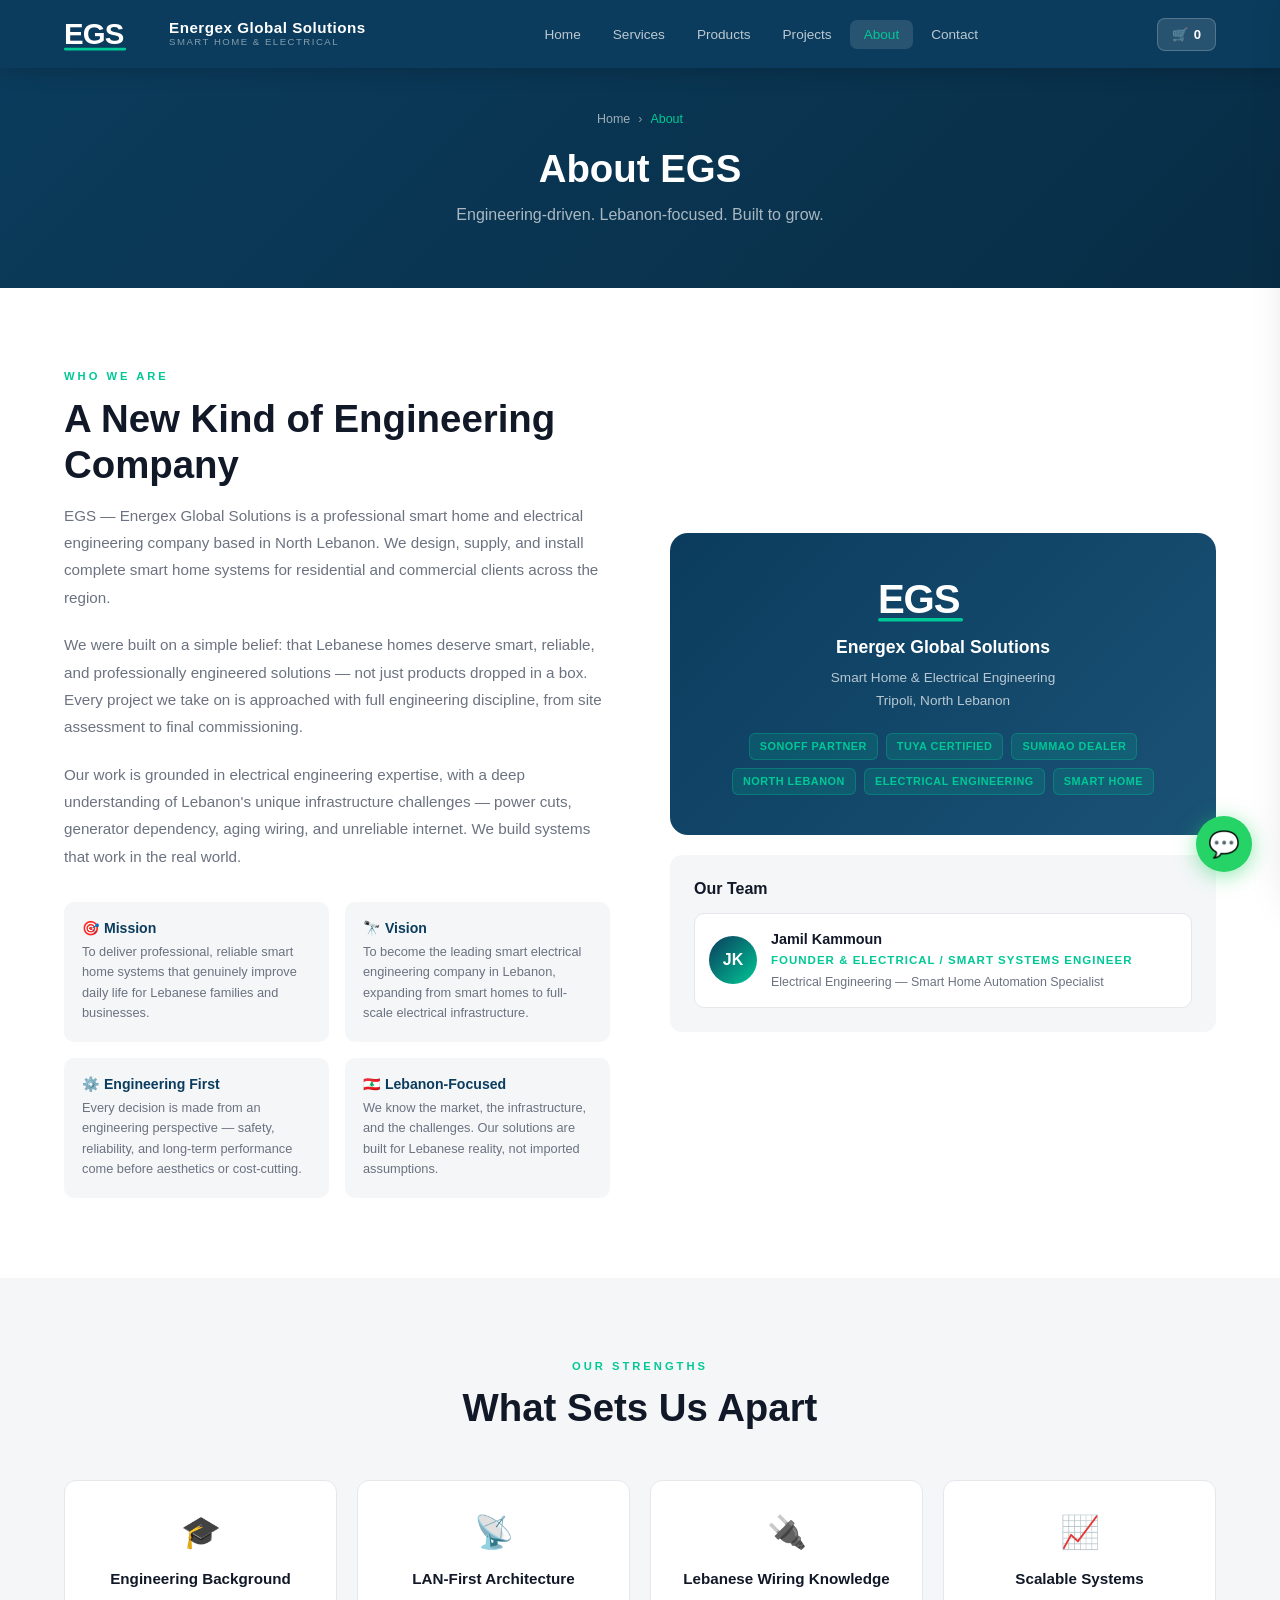
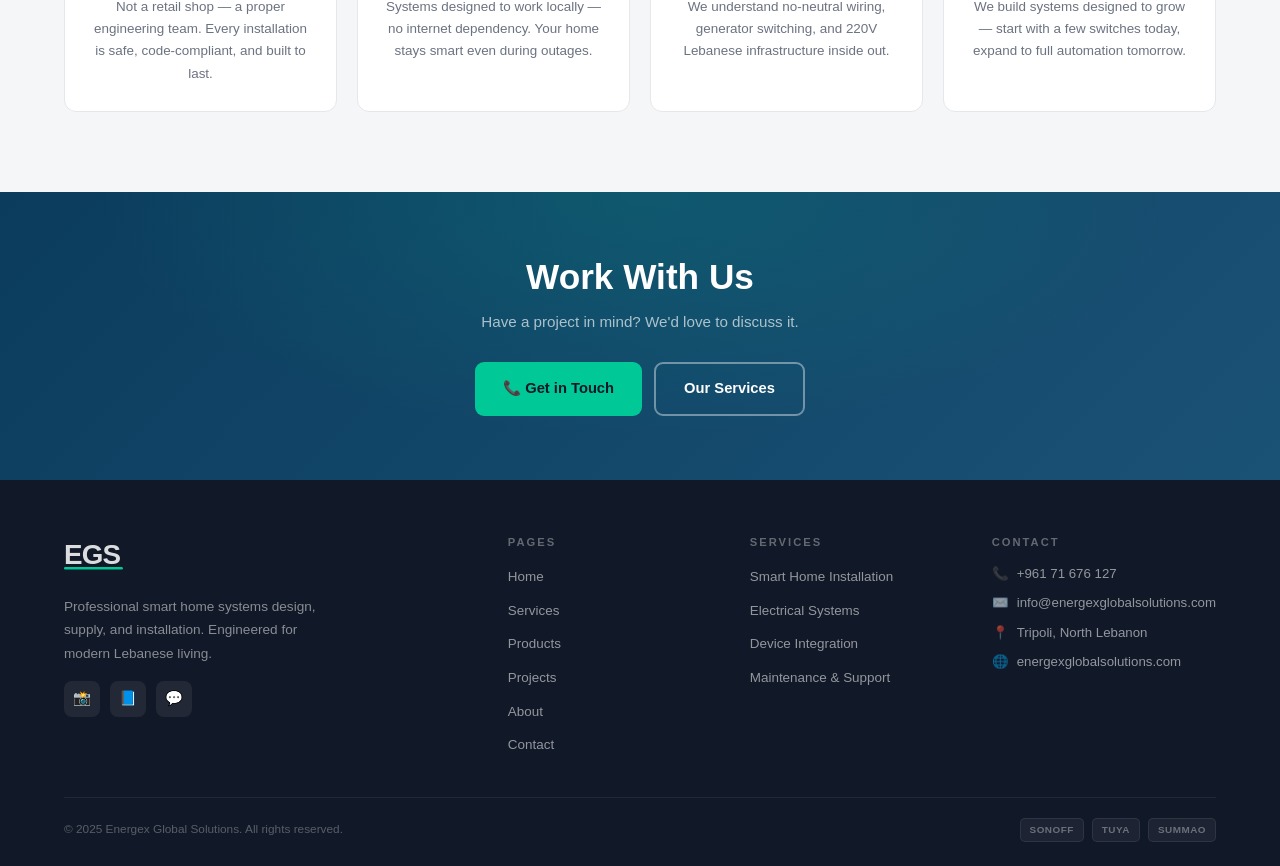
==== commit fb86c0a4: "Add files via upload" ====
--- a/about.html
+++ b/about.html
@@ -3,67 +3,132 @@
 <head>
 <meta charset="UTF-8"/>
 <meta name="viewport" content="width=device-width,initial-scale=1.0"/>
+<meta name="description" content="About EGS Energex Global Solutions — A professional smart home engineering company in North Lebanon."/>
 <title>About — EGS Energex Global Solutions</title>
 <link rel="stylesheet" href="css/style.css"/>
 </head>
 <body>
 
-<nav id="navbar">
-  <div class="nav-inner">
-    <a href="index.html" class="nav-logo">
-      <img src="images/EGS-logo.jpg" alt="EGS Logo" class="nav-logo-svg">
-      <div class="nav-logo-text">
-        <strong>Energex Global Solutions</strong>
-        <span>Smart Engineering</span>
-      </div>
-    </a>
-    <div class="nav-links">
-      <a href="index.html">Home</a>
-      <a href="about.html" class="active">About</a>
-      <a href="services.html">Services</a>
-      <a href="products.html">Products</a>
-      <a href="contact.html" class="nav-cta">Consultation</a>
-    </div>
-  </div>
-</nav>
+<nav id="navbar"></nav>
 
 <section class="page-hero">
   <div class="container">
+    <div class="breadcrumb">
+      <a href="index.html">Home</a> › <span>About</span>
+    </div>
     <h1>About EGS</h1>
     <p>Engineering-driven. Lebanon-focused. Built to grow.</p>
   </div>
 </section>
 
+<!-- ABOUT MAIN -->
 <section class="section">
   <div class="container">
     <div class="about-grid">
       <div>
         <span class="eyebrow">Who We Are</span>
         <h2 class="section-title">A New Kind of Engineering Company</h2>
-        <p style="margin-bottom:20px;">EGS — Energex Global Solutions is a professional smart home and electrical engineering company based in North Lebanon. We design, supply, and install complete smart home systems for residential and commercial clients across the region.</p>
-        
-        <div style="background:var(--light);border-radius:var(--radius);padding:24px;margin-top:20px;">
-          <h3 style="font-size:1.1rem;margin-bottom:14px;">Founder & Lead Engineer</h3>
-          <div style="display:flex;align-items:center;gap:20px;flex-wrap:wrap;">
-            <img src="images/jami-img.jpg" alt="Jamil Kammoun" style="width:120px;height:120px;border-radius:50%;object-fit:cover;border:3px solid var(--green);">
-            <div style="flex:1;min-width:250px;">
-              <strong style="font-size:1.2rem;display:block;margin-bottom:5px;">Jamil Kammoun</strong>
-              <p style="font-size:.9rem;color:var(--gray);line-height:1.6;">Founded by Jamil Kammoun, an Electrical Engineering specialist, EGS was built on a strong technical foundation with a focus on real-world performance and system reliability. With hands-on experience in smart home technologies and electrical system design, Jamil leads the company with a practical, engineering-first approach.</p>
-            </div>
+        <p style="color:var(--gray);font-size:.95rem;line-height:1.8;margin-bottom:20px;">
+          EGS — Energex Global Solutions is a professional smart home and electrical engineering company based in North Lebanon. We design, supply, and install complete smart home systems for residential and commercial clients across the region.
+        </p>
+        <p style="color:var(--gray);font-size:.95rem;line-height:1.8;margin-bottom:20px;">
+          We were built on a simple belief: that Lebanese homes deserve smart, reliable, and professionally engineered solutions — not just products dropped in a box. Every project we take on is approached with full engineering discipline, from site assessment to final commissioning.
+        </p>
+        <p style="color:var(--gray);font-size:.95rem;line-height:1.8;margin-bottom:32px;">
+          Our work is grounded in electrical engineering expertise, with a deep understanding of Lebanon's unique infrastructure challenges — power cuts, generator dependency, aging wiring, and unreliable internet. We build systems that work in the real world.
+        </p>
+        <div class="values-grid">
+          <div class="value-item">
+            <h4>🎯 Mission</h4>
+            <p>To deliver professional, reliable smart home systems that genuinely improve daily life for Lebanese families and businesses.</p>
+          </div>
+          <div class="value-item">
+            <h4>🔭 Vision</h4>
+            <p>To become the leading smart electrical engineering company in Lebanon, expanding from smart homes to full-scale electrical infrastructure.</p>
+          </div>
+          <div class="value-item">
+            <h4>⚙️ Engineering First</h4>
+            <p>Every decision is made from an engineering perspective — safety, reliability, and long-term performance come before aesthetics or cost-cutting.</p>
+          </div>
+          <div class="value-item">
+            <h4>🇱🇧 Lebanon-Focused</h4>
+            <p>We know the market, the infrastructure, and the challenges. Our solutions are built for Lebanese reality, not imported assumptions.</p>
           </div>
         </div>
       </div>
       <div>
         <div class="about-visual">
+          <svg style="height:52px;width:auto;margin:0 auto 12px;display:block;" xmlns="http://www.w3.org/2000/svg" viewBox="0 0 110 44">
+            <text x="0" y="34" font-family="Poppins,sans-serif" font-weight="800" font-size="34" fill="#ffffff" letter-spacing="-1">EGS</text>
+            <rect x="0" y="38" width="72" height="3" rx="1.5" fill="#00C896"/>
+          </svg>
           <h3>Energex Global Solutions</h3>
           <p>Smart Home & Electrical Engineering<br/>Tripoli, North Lebanon</p>
           <div class="about-badges">
             <span class="about-badge">Sonoff Partner</span>
             <span class="about-badge">Tuya Certified</span>
+            <span class="about-badge">Summao Dealer</span>
+            <span class="about-badge">North Lebanon</span>
             <span class="about-badge">Electrical Engineering</span>
+            <span class="about-badge">Smart Home</span>
+          </div>
+        </div>
+
+        <div style="background:var(--light);border-radius:var(--radius);padding:24px;margin-top:20px;">
+          <h3 style="font-size:1rem;font-weight:700;margin-bottom:14px;color:var(--dark);">Our Team</h3>
+          <div style="display:flex;align-items:center;gap:14px;padding:14px;background:white;border-radius:10px;border:1px solid var(--border);">
+            <div style="width:48px;height:48px;background:linear-gradient(135deg,var(--blue),var(--green));border-radius:50%;display:flex;align-items:center;justify-content:center;font-weight:800;font-family:Poppins,sans-serif;color:white;font-size:1rem;flex-shrink:0;">JK</div>
+            <div>
+              <div style="font-weight:700;font-size:.9rem;">Jamil Kammoun</div>
+              <div style="font-size:.72rem;color:var(--green);font-weight:600;text-transform:uppercase;letter-spacing:1px;">Founder & Electrical / Smart Systems Engineer</div>
+              <div style="font-size:.78rem;color:var(--gray);margin-top:4px;">Electrical Engineering — Smart Home Automation Specialist</div>
+            </div>
           </div>
         </div>
       </div>
+    </div>
+  </div>
+</section>
+
+<!-- WHY CHOOSE EGS -->
+<section class="section section-light">
+  <div class="container">
+    <div class="text-center">
+      <span class="eyebrow">Our Strengths</span>
+      <h2 class="section-title">What Sets Us Apart</h2>
+    </div>
+    <div class="why-grid">
+      <div class="why-card">
+        <div class="why-icon">🎓</div>
+        <h3>Engineering Background</h3>
+        <p>Not a retail shop — a proper engineering team. Every installation is safe, code-compliant, and built to last.</p>
+      </div>
+      <div class="why-card">
+        <div class="why-icon">📡</div>
+        <h3>LAN-First Architecture</h3>
+        <p>Systems designed to work locally — no internet dependency. Your home stays smart even during outages.</p>
+      </div>
+      <div class="why-card">
+        <div class="why-icon">🔌</div>
+        <h3>Lebanese Wiring Knowledge</h3>
+        <p>We understand no-neutral wiring, generator switching, and 220V Lebanese infrastructure inside out.</p>
+      </div>
+      <div class="why-card">
+        <div class="why-icon">📈</div>
+        <h3>Scalable Systems</h3>
+        <p>We build systems designed to grow — start with a few switches today, expand to full automation tomorrow.</p>
+      </div>
+    </div>
+  </div>
+</section>
+
+<section class="cta-banner">
+  <div class="container">
+    <h2>Work With Us</h2>
+    <p>Have a project in mind? We'd love to discuss it.</p>
+    <div class="btn-group">
+      <a href="contact.html" class="btn btn-primary">📞 Get in Touch</a>
+      <a href="services.html" class="btn btn-outline">Our Services</a>
     </div>
   </div>
 </section>
--- a/css/style.css
+++ b/css/style.css
@@ -40,7 +40,56 @@
   --radius:     12px;
   --radius-lg:  18px;
 }
-
+/* ALL OLD STYLES REMAINING, ADDING/UPDATING THESE: */
+
+:root {
+  --blue:       #0B3C5D;
+  --blue-dark:  #082d45;
+  --green:      #00C896;
+  --white:      #ffffff;
+  --light:      #F4F6F8;
+  --gray:       #6B7280;
+  --dark:       #111827;
+  --border:     #E5E7EB;
+  --radius:     12px;
+}
+
+/* Hide Arabic completely */
+.ar-t, .lang-btn, [dir="rtl"] { display: none !important; }
+
+/* Modern Tech Hero */
+.tech-hero {
+  position: relative;
+  background: var(--blue-dark);
+  overflow: hidden;
+}
+.hero-overlay {
+  position: absolute;
+  top: 0; left: 0; width: 100%; height: 100%;
+  background: 
+    radial-gradient(circle at 80% 20%, rgba(0,200,150,0.15) 0%, transparent 50%),
+    linear-gradient(135deg, var(--blue) 0%, var(--blue-dark) 100%);
+  z-index: 0;
+}
+
+/* Real Scenario Cards */
+.cases-grid { display: grid; grid-template-columns: repeat(auto-fit, minmax(300px, 1fr)); gap: 24px; margin-top: 40px; }
+.case-card { background: white; padding: 30px; border-radius: 12px; border: 1px solid var(--border); box-shadow: 0 4px 12px rgba(0,0,0,0.05); }
+.case-ico-wrap { width: 50px; height: 50px; border-radius: 50%; display: flex; align-items: center; justify-content: center; margin-bottom: 15px; font-size: 1.5rem; }
+.case-problem { color: #e74c3c; font-weight: 800; font-size: 0.7rem; text-transform: uppercase; letter-spacing: 1px; }
+.case-title { font-weight: 700; margin: 5px 0 10px; font-size: 1.1rem; color: var(--dark); }
+.case-desc { font-size: 0.9rem; color: var(--gray); margin-bottom: 15px; line-height: 1.6; }
+.case-solution { background: #f0fff4; color: #27ae60; padding: 12px; border-radius: 8px; font-size: 0.85rem; font-weight: 600; }
+
+/* FAQ Toggle Styling */
+.faq-list { max-width: 800px; margin: 40px auto 0; }
+.faq-item { border-bottom: 1px solid var(--border); }
+.faq-q { padding: 20px; display: flex; justify-content: space-between; cursor: pointer; font-weight: 700; color: var(--blue); align-items: center; }
+.faq-a { max-height: 0; overflow: hidden; transition: all 0.3s ease; padding: 0 20px; color: var(--gray); font-size: 0.9rem; }
+.faq-item.open .faq-a { max-height: 300px; padding-bottom: 20px; }
+
+/* Logo Adjustment */
+.nav-logo-svg { height: 45px; width: auto; }
 /* ── RESET ── */
 *, *::before, *::after { margin:0; padding:0; box-sizing:border-box; }
 html { scroll-behavior:smooth; }
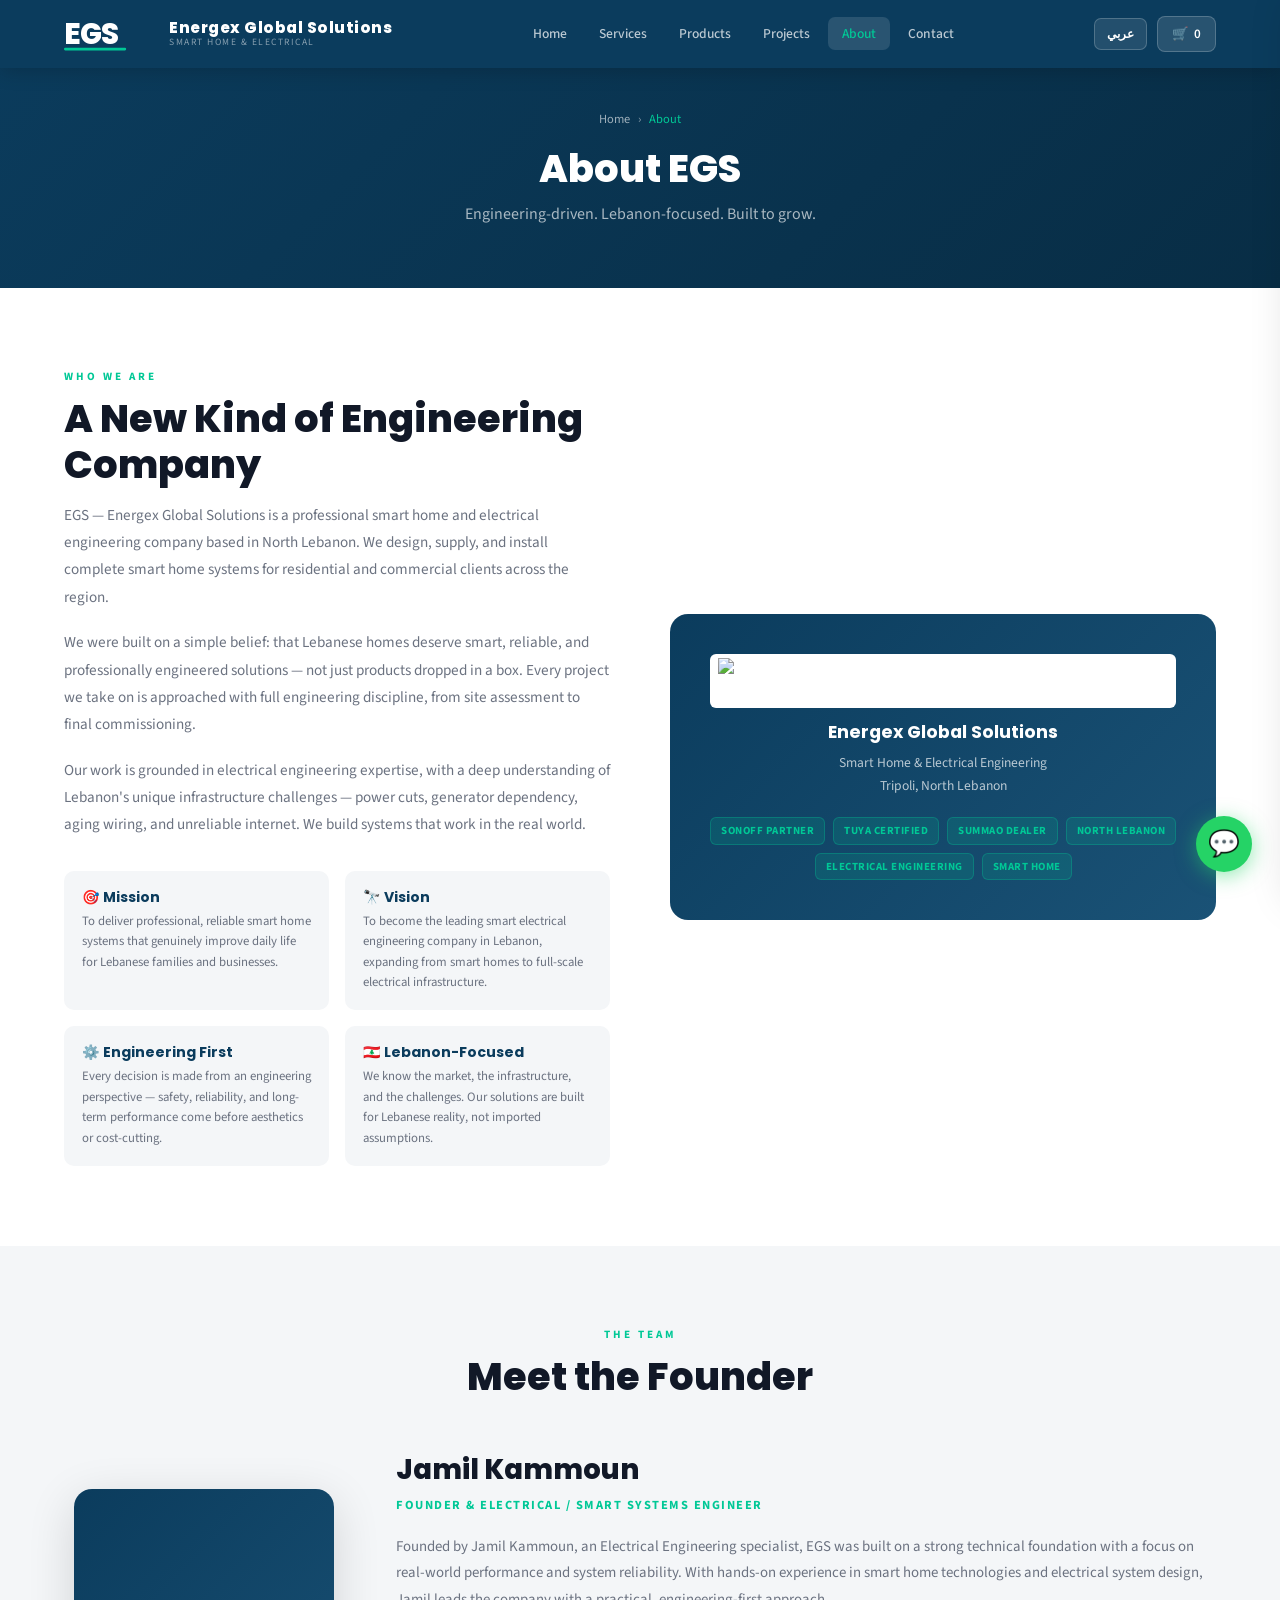
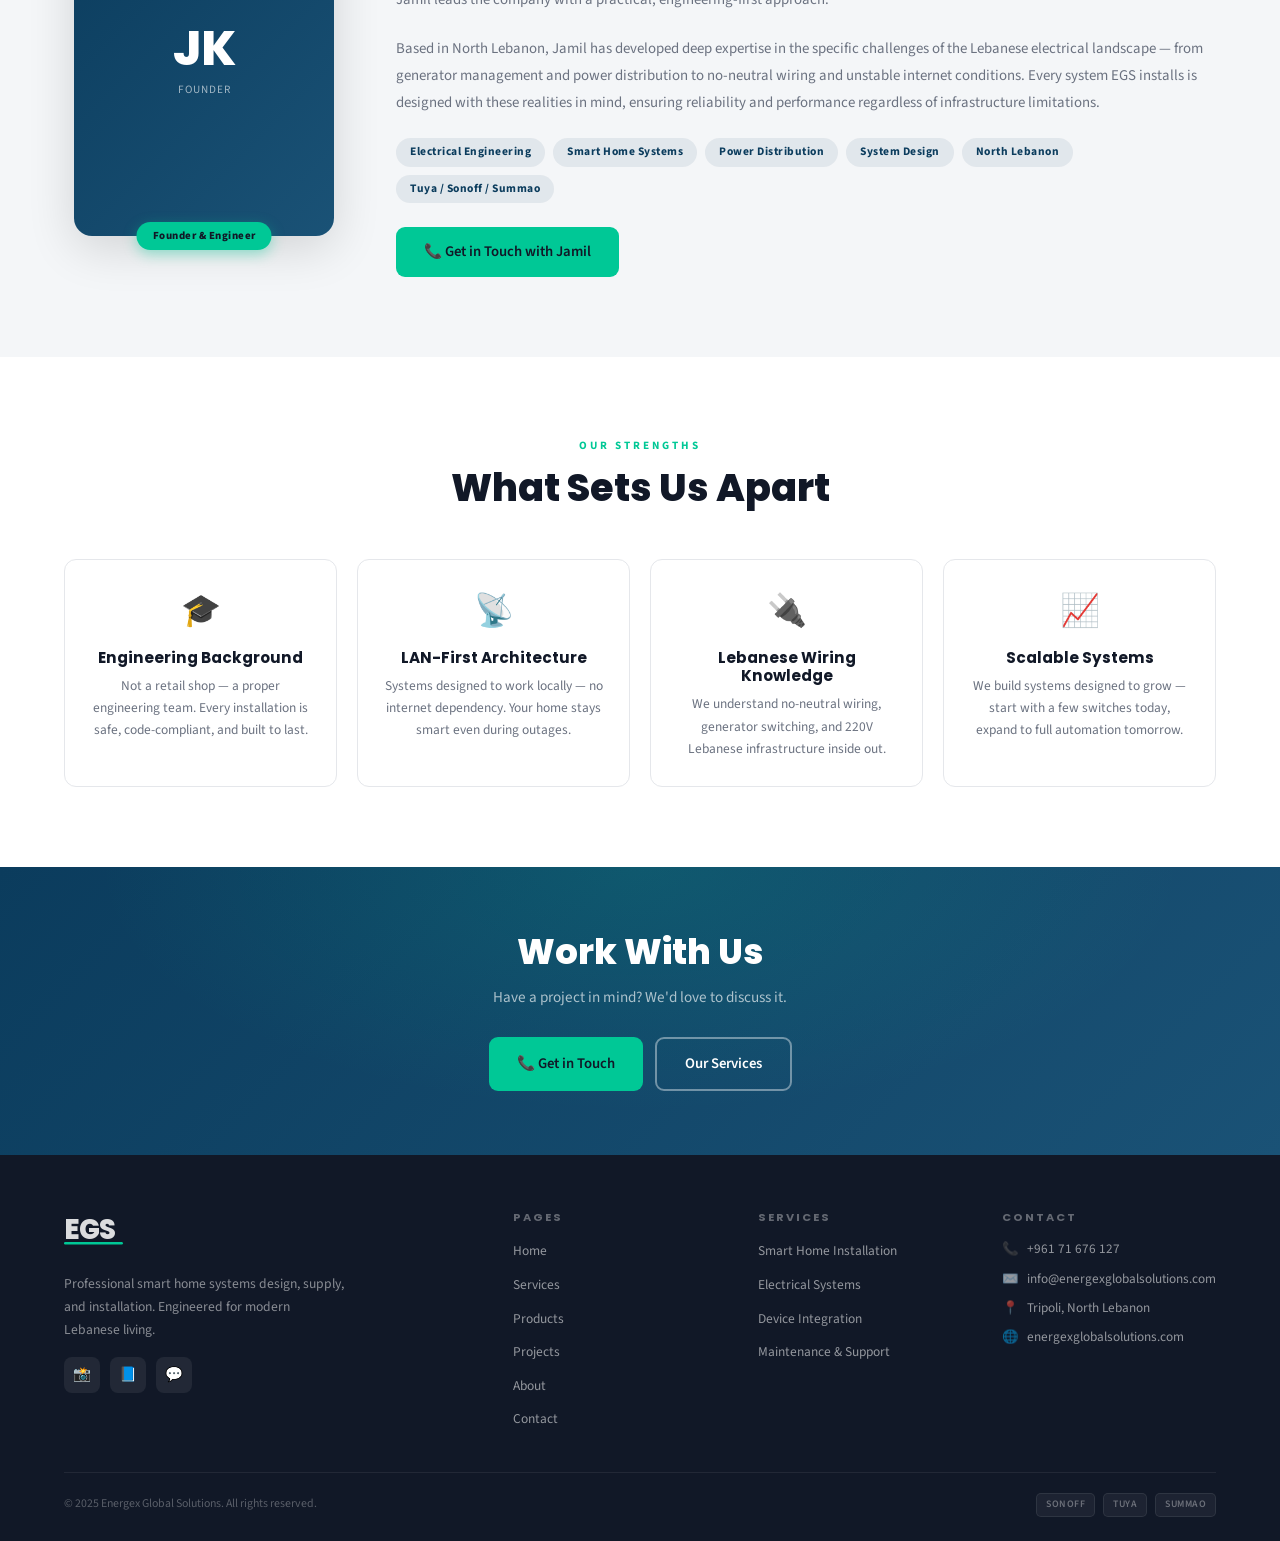
==== commit 739e6571: "Update about.html" ====
--- a/about.html
+++ b/about.html
@@ -3,7 +3,7 @@
 <head>
 <meta charset="UTF-8"/>
 <meta name="viewport" content="width=device-width,initial-scale=1.0"/>
-<meta name="description" content="About EGS Energex Global Solutions — A professional smart home engineering company in North Lebanon."/>
+<meta name="description" content="About EGS Energex Global Solutions — Founded by Jamil Kammoun, an Electrical Engineering specialist in North Lebanon."/>
 <title>About — EGS Energex Global Solutions</title>
 <link rel="stylesheet" href="css/style.css"/>
 </head>
@@ -13,28 +13,26 @@
 
 <section class="page-hero">
   <div class="container">
-    <div class="breadcrumb">
-      <a href="index.html">Home</a> › <span>About</span>
-    </div>
+    <div class="breadcrumb"><a href="index.html">Home</a> › <span>About</span></div>
     <h1>About EGS</h1>
     <p>Engineering-driven. Lebanon-focused. Built to grow.</p>
   </div>
 </section>
 
-<!-- ABOUT MAIN -->
+<!-- ══ COMPANY OVERVIEW ══ -->
 <section class="section">
   <div class="container">
     <div class="about-grid">
       <div>
         <span class="eyebrow">Who We Are</span>
         <h2 class="section-title">A New Kind of Engineering Company</h2>
-        <p style="color:var(--gray);font-size:.95rem;line-height:1.8;margin-bottom:20px;">
+        <p style="color:var(--gray);font-size:.95rem;line-height:1.8;margin-bottom:18px;">
           EGS — Energex Global Solutions is a professional smart home and electrical engineering company based in North Lebanon. We design, supply, and install complete smart home systems for residential and commercial clients across the region.
         </p>
-        <p style="color:var(--gray);font-size:.95rem;line-height:1.8;margin-bottom:20px;">
+        <p style="color:var(--gray);font-size:.95rem;line-height:1.8;margin-bottom:18px;">
           We were built on a simple belief: that Lebanese homes deserve smart, reliable, and professionally engineered solutions — not just products dropped in a box. Every project we take on is approached with full engineering discipline, from site assessment to final commissioning.
         </p>
-        <p style="color:var(--gray);font-size:.95rem;line-height:1.8;margin-bottom:32px;">
+        <p style="color:var(--gray);font-size:.95rem;line-height:1.8;margin-bottom:28px;">
           Our work is grounded in electrical engineering expertise, with a deep understanding of Lebanon's unique infrastructure challenges — power cuts, generator dependency, aging wiring, and unreliable internet. We build systems that work in the real world.
         </p>
         <div class="values-grid">
@@ -58,10 +56,7 @@
       </div>
       <div>
         <div class="about-visual">
-          <svg style="height:52px;width:auto;margin:0 auto 12px;display:block;" xmlns="http://www.w3.org/2000/svg" viewBox="0 0 110 44">
-            <text x="0" y="34" font-family="Poppins,sans-serif" font-weight="800" font-size="34" fill="#ffffff" letter-spacing="-1">EGS</text>
-            <rect x="0" y="38" width="72" height="3" rx="1.5" fill="#00C896"/>
-          </svg>
+          <img src="images/EGS-logo.jpg" alt="EGS Logo" style="height:54px;width:auto;object-fit:contain;background:white;border-radius:6px;padding:4px 8px;margin:0 auto 14px;display:block;"/>
           <h3>Energex Global Solutions</h3>
           <p>Smart Home & Electrical Engineering<br/>Tripoli, North Lebanon</p>
           <div class="about-badges">
@@ -73,25 +68,52 @@
             <span class="about-badge">Smart Home</span>
           </div>
         </div>
-
-        <div style="background:var(--light);border-radius:var(--radius);padding:24px;margin-top:20px;">
-          <h3 style="font-size:1rem;font-weight:700;margin-bottom:14px;color:var(--dark);">Our Team</h3>
-          <div style="display:flex;align-items:center;gap:14px;padding:14px;background:white;border-radius:10px;border:1px solid var(--border);">
-            <div style="width:48px;height:48px;background:linear-gradient(135deg,var(--blue),var(--green));border-radius:50%;display:flex;align-items:center;justify-content:center;font-weight:800;font-family:Poppins,sans-serif;color:white;font-size:1rem;flex-shrink:0;">JK</div>
-            <div>
-              <div style="font-weight:700;font-size:.9rem;">Jamil Kammoun</div>
-              <div style="font-size:.72rem;color:var(--green);font-weight:600;text-transform:uppercase;letter-spacing:1px;">Founder & Electrical / Smart Systems Engineer</div>
-              <div style="font-size:.78rem;color:var(--gray);margin-top:4px;">Electrical Engineering — Smart Home Automation Specialist</div>
-            </div>
-          </div>
-        </div>
       </div>
     </div>
   </div>
 </section>
 
-<!-- WHY CHOOSE EGS -->
+<!-- ══ FOUNDER SECTION ══ -->
 <section class="section section-light">
+  <div class="container">
+    <div class="text-center">
+      <span class="eyebrow">The Team</span>
+      <h2 class="section-title">Meet the Founder</h2>
+    </div>
+    <div class="founder-grid">
+      <div class="founder-img-wrap">
+        <!-- When you have a photo, replace this with: <img src="images/jamil.jpg" alt="Jamil Kammoun" class="founder-img"/> -->
+        <div class="founder-img-placeholder">
+          <span>JK</span>
+          <span>Founder</span>
+        </div>
+        <div class="founder-badge">Founder & Engineer</div>
+      </div>
+      <div class="founder-info">
+        <div class="founder-name">Jamil Kammoun</div>
+        <div class="founder-title">Founder & Electrical / Smart Systems Engineer</div>
+        <p class="founder-bio">
+          Founded by Jamil Kammoun, an Electrical Engineering specialist, EGS was built on a strong technical foundation with a focus on real-world performance and system reliability. With hands-on experience in smart home technologies and electrical system design, Jamil leads the company with a practical, engineering-first approach.
+        </p>
+        <p class="founder-bio">
+          Based in North Lebanon, Jamil has developed deep expertise in the specific challenges of the Lebanese electrical landscape — from generator management and power distribution to no-neutral wiring and unstable internet conditions. Every system EGS installs is designed with these realities in mind, ensuring reliability and performance regardless of infrastructure limitations.
+        </p>
+        <div class="founder-tags">
+          <span class="founder-tag">Electrical Engineering</span>
+          <span class="founder-tag">Smart Home Systems</span>
+          <span class="founder-tag">Power Distribution</span>
+          <span class="founder-tag">System Design</span>
+          <span class="founder-tag">North Lebanon</span>
+          <span class="founder-tag">Tuya / Sonoff / Summao</span>
+        </div>
+        <a href="contact.html" class="btn btn-primary">📞 Get in Touch with Jamil</a>
+      </div>
+    </div>
+  </div>
+</section>
+
+<!-- ══ WHY EGS ══ -->
+<section class="section">
   <div class="container">
     <div class="text-center">
       <span class="eyebrow">Our Strengths</span>
--- a/css/style.css
+++ b/css/style.css
@@ -2,25 +2,7 @@
    EGS — Energex Global Solutions
    Design System
    ============================================================ */
-/* Par défaut, on cache tout ce qui est arabe */
-.ar-t {
-    display: none;
-}
-
-/* Quand le site passe en mode arabe, on cache l'anglais et on montre l'arabe */
-html[lang="ar"] .en {
-    display: none;
-}
-
-html[lang="ar"] .ar-t {
-    display: inline-block; /* ou block selon le design */
-}
-
-/* Optionnel : Inverser le sens de lecture pour l'arabe */
-html[lang="ar"] body {
-    direction: rtl;
-    text-align: right;
-}
+
 @import url('https://fonts.googleapis.com/css2?family=Poppins:wght@300;400;500;600;700;800&family=Source+Sans+3:wght@300;400;500;600;700&family=Noto+Naskh+Arabic:wght@400;500;600;700&display=swap');
 
 /* ── VARIABLES ── */
@@ -40,56 +22,7 @@
   --radius:     12px;
   --radius-lg:  18px;
 }
-/* ALL OLD STYLES REMAINING, ADDING/UPDATING THESE: */
-
-:root {
-  --blue:       #0B3C5D;
-  --blue-dark:  #082d45;
-  --green:      #00C896;
-  --white:      #ffffff;
-  --light:      #F4F6F8;
-  --gray:       #6B7280;
-  --dark:       #111827;
-  --border:     #E5E7EB;
-  --radius:     12px;
-}
-
-/* Hide Arabic completely */
-.ar-t, .lang-btn, [dir="rtl"] { display: none !important; }
-
-/* Modern Tech Hero */
-.tech-hero {
-  position: relative;
-  background: var(--blue-dark);
-  overflow: hidden;
-}
-.hero-overlay {
-  position: absolute;
-  top: 0; left: 0; width: 100%; height: 100%;
-  background: 
-    radial-gradient(circle at 80% 20%, rgba(0,200,150,0.15) 0%, transparent 50%),
-    linear-gradient(135deg, var(--blue) 0%, var(--blue-dark) 100%);
-  z-index: 0;
-}
-
-/* Real Scenario Cards */
-.cases-grid { display: grid; grid-template-columns: repeat(auto-fit, minmax(300px, 1fr)); gap: 24px; margin-top: 40px; }
-.case-card { background: white; padding: 30px; border-radius: 12px; border: 1px solid var(--border); box-shadow: 0 4px 12px rgba(0,0,0,0.05); }
-.case-ico-wrap { width: 50px; height: 50px; border-radius: 50%; display: flex; align-items: center; justify-content: center; margin-bottom: 15px; font-size: 1.5rem; }
-.case-problem { color: #e74c3c; font-weight: 800; font-size: 0.7rem; text-transform: uppercase; letter-spacing: 1px; }
-.case-title { font-weight: 700; margin: 5px 0 10px; font-size: 1.1rem; color: var(--dark); }
-.case-desc { font-size: 0.9rem; color: var(--gray); margin-bottom: 15px; line-height: 1.6; }
-.case-solution { background: #f0fff4; color: #27ae60; padding: 12px; border-radius: 8px; font-size: 0.85rem; font-weight: 600; }
-
-/* FAQ Toggle Styling */
-.faq-list { max-width: 800px; margin: 40px auto 0; }
-.faq-item { border-bottom: 1px solid var(--border); }
-.faq-q { padding: 20px; display: flex; justify-content: space-between; cursor: pointer; font-weight: 700; color: var(--blue); align-items: center; }
-.faq-a { max-height: 0; overflow: hidden; transition: all 0.3s ease; padding: 0 20px; color: var(--gray); font-size: 0.9rem; }
-.faq-item.open .faq-a { max-height: 300px; padding-bottom: 20px; }
-
-/* Logo Adjustment */
-.nav-logo-svg { height: 45px; width: auto; }
+
 /* ── RESET ── */
 *, *::before, *::after { margin:0; padding:0; box-sizing:border-box; }
 html { scroll-behavior:smooth; }
@@ -1156,3 +1089,255 @@
   .how-steps { grid-template-columns:1fr; }
 }
 
+/* ============================================================
+   ADDITIONS: Logo image, Hero animation, FAQ, Cases, Founder
+   ============================================================ */
+
+/* ── LOGO IMAGE ── */
+.nav-logo-img {
+  height: 38px;
+  width: auto;
+  object-fit: contain;
+  border-radius: 4px;
+  background: white;
+  padding: 2px 4px;
+}
+.footer-logo-img {
+  height: 36px;
+  width: auto;
+  object-fit: contain;
+  background: white;
+  border-radius: 4px;
+  padding: 2px 4px;
+  margin-bottom: 12px;
+  opacity: 0.9;
+}
+
+/* ── HERO ANIMATED BACKGROUND ── */
+.hero {
+  position: relative;
+  overflow: hidden;
+}
+.hero-canvas {
+  position: absolute;
+  inset: 0;
+  z-index: 0;
+  pointer-events: none;
+}
+.hero > .container {
+  position: relative;
+  z-index: 1;
+}
+
+/* Floating particles animation */
+@keyframes floatUp {
+  0%   { transform: translateY(0) translateX(0) scale(1); opacity: 0; }
+  10%  { opacity: 0.6; }
+  90%  { opacity: 0.3; }
+  100% { transform: translateY(-120vh) translateX(30px) scale(0.5); opacity: 0; }
+}
+@keyframes pulse-ring {
+  0%   { transform: scale(0.8); opacity: 0.5; }
+  100% { transform: scale(2.2); opacity: 0; }
+}
+@keyframes dash-move {
+  0%   { stroke-dashoffset: 1000; }
+  100% { stroke-dashoffset: 0; }
+}
+@keyframes heroFadeIn {
+  from { opacity:0; transform:translateY(24px); }
+  to   { opacity:1; transform:translateY(0); }
+}
+.hero-left > * {
+  animation: heroFadeIn 0.7s ease both;
+}
+.hero-left > *:nth-child(1) { animation-delay: 0.1s; }
+.hero-left > *:nth-child(2) { animation-delay: 0.2s; }
+.hero-left > *:nth-child(3) { animation-delay: 0.3s; }
+.hero-left > *:nth-child(4) { animation-delay: 0.4s; }
+.hero-left > *:nth-child(5) { animation-delay: 0.5s; }
+.hero-left > *:nth-child(6) { animation-delay: 0.6s; }
+
+/* ── FAQ STYLES ── */
+.faq-list {
+  max-width: 800px;
+  margin: 44px auto 0;
+  display: flex;
+  flex-direction: column;
+  gap: 12px;
+}
+.faq-item {
+  background: var(--white);
+  border: 1px solid var(--border);
+  border-radius: var(--radius);
+  overflow: hidden;
+  transition: box-shadow .2s;
+}
+.faq-item:hover { box-shadow: var(--shadow); }
+.faq-item.open { border-color: var(--green); }
+.faq-q {
+  padding: 18px 22px;
+  font-weight: 600;
+  font-size: .92rem;
+  cursor: pointer;
+  display: flex;
+  align-items: center;
+  justify-content: space-between;
+  gap: 12px;
+  color: var(--dark);
+  user-select: none;
+}
+.faq-q:hover { color: var(--blue); }
+.faq-arrow {
+  font-size: .7rem;
+  color: var(--green);
+  transition: transform .25s;
+  flex-shrink: 0;
+}
+.faq-item.open .faq-arrow { transform: rotate(180deg); }
+.faq-a {
+  display: none;
+  padding: 0 22px 18px;
+  font-size: .88rem;
+  color: var(--gray);
+  line-height: 1.75;
+  border-top: 1px solid var(--border);
+  padding-top: 14px;
+}
+.faq-item.open .faq-a { display: block; }
+
+/* ── REAL SCENARIOS / USE CASES ── */
+.cases-grid {
+  display: grid;
+  grid-template-columns: repeat(auto-fit, minmax(300px, 1fr));
+  gap: 20px;
+  margin-top: 44px;
+}
+.case-card {
+  background: var(--white);
+  border: 1px solid var(--border);
+  border-radius: var(--radius);
+  padding: 24px;
+  display: flex;
+  gap: 16px;
+  align-items: flex-start;
+  transition: all .3s;
+}
+.case-card:hover { box-shadow: var(--shadow-lg); border-color: var(--green); transform: translateY(-3px); }
+.case-ico-wrap {
+  width: 52px; height: 52px;
+  border-radius: 12px;
+  display: flex; align-items: center; justify-content: center;
+  font-size: 1.5rem;
+  flex-shrink: 0;
+}
+.case-problem { font-size: .72rem; color: #EF4444; font-weight: 700; margin-bottom: 4px; text-transform: uppercase; letter-spacing: .5px; }
+.case-title { font-family: 'Poppins', sans-serif; font-size: .9rem; font-weight: 700; margin-bottom: 6px; color: var(--dark); }
+.case-desc { font-size: .82rem; color: var(--gray); line-height: 1.6; margin-bottom: 8px; }
+.case-solution { font-size: .8rem; color: var(--green); font-weight: 600; line-height: 1.55; }
+
+/* ── FOUNDER SECTION ── */
+.founder-grid {
+  display: grid;
+  grid-template-columns: 280px 1fr;
+  gap: 52px;
+  align-items: center;
+  margin-top: 48px;
+}
+@media(max-width: 760px) { .founder-grid { grid-template-columns: 1fr; } }
+.founder-img-wrap {
+  position: relative;
+}
+.founder-img {
+  width: 100%;
+  max-width: 260px;
+  aspect-ratio: 3/4;
+  object-fit: cover;
+  border-radius: var(--radius-lg);
+  box-shadow: var(--shadow-lg);
+  display: block;
+  margin: 0 auto;
+}
+.founder-img-placeholder {
+  width: 100%;
+  max-width: 260px;
+  aspect-ratio: 3/4;
+  background: linear-gradient(135deg, var(--blue), var(--blue-light));
+  border-radius: var(--radius-lg);
+  display: flex;
+  flex-direction: column;
+  align-items: center;
+  justify-content: center;
+  margin: 0 auto;
+  box-shadow: var(--shadow-lg);
+}
+.founder-img-placeholder span:first-child {
+  font-family: 'Poppins', sans-serif;
+  font-weight: 800;
+  font-size: 3rem;
+  color: white;
+  line-height: 1;
+  margin-bottom: 8px;
+}
+.founder-img-placeholder span:last-child {
+  font-size: .7rem;
+  color: rgba(255,255,255,.6);
+  letter-spacing: 1px;
+  text-transform: uppercase;
+}
+.founder-badge {
+  position: absolute;
+  bottom: -14px;
+  left: 50%;
+  transform: translateX(-50%);
+  background: var(--green);
+  color: var(--dark);
+  font-size: .68rem;
+  font-weight: 800;
+  padding: 5px 16px;
+  border-radius: 20px;
+  white-space: nowrap;
+  letter-spacing: .5px;
+  box-shadow: 0 4px 14px rgba(0,200,150,.4);
+}
+.founder-info { }
+.founder-name {
+  font-family: 'Poppins', sans-serif;
+  font-size: 1.7rem;
+  font-weight: 800;
+  color: var(--dark);
+  margin-bottom: 4px;
+}
+.founder-title {
+  font-size: .78rem;
+  font-weight: 700;
+  color: var(--green);
+  letter-spacing: 1.5px;
+  text-transform: uppercase;
+  margin-bottom: 18px;
+}
+.founder-bio {
+  font-size: .93rem;
+  color: var(--gray);
+  line-height: 1.8;
+  margin-bottom: 22px;
+}
+.founder-tags {
+  display: flex;
+  flex-wrap: wrap;
+  gap: 8px;
+  margin-bottom: 24px;
+}
+.founder-tag {
+  background: rgba(11,60,93,.08);
+  color: var(--blue);
+  font-size: .72rem;
+  font-weight: 700;
+  padding: 5px 14px;
+  border-radius: 20px;
+  letter-spacing: .5px;
+}
+
+/* ── REMOVE ARABIC REMNANTS ── */
+.ar-t { display: none !important; }
+body.ar { direction: ltr; font-family: 'Source Sans 3', sans-serif; }
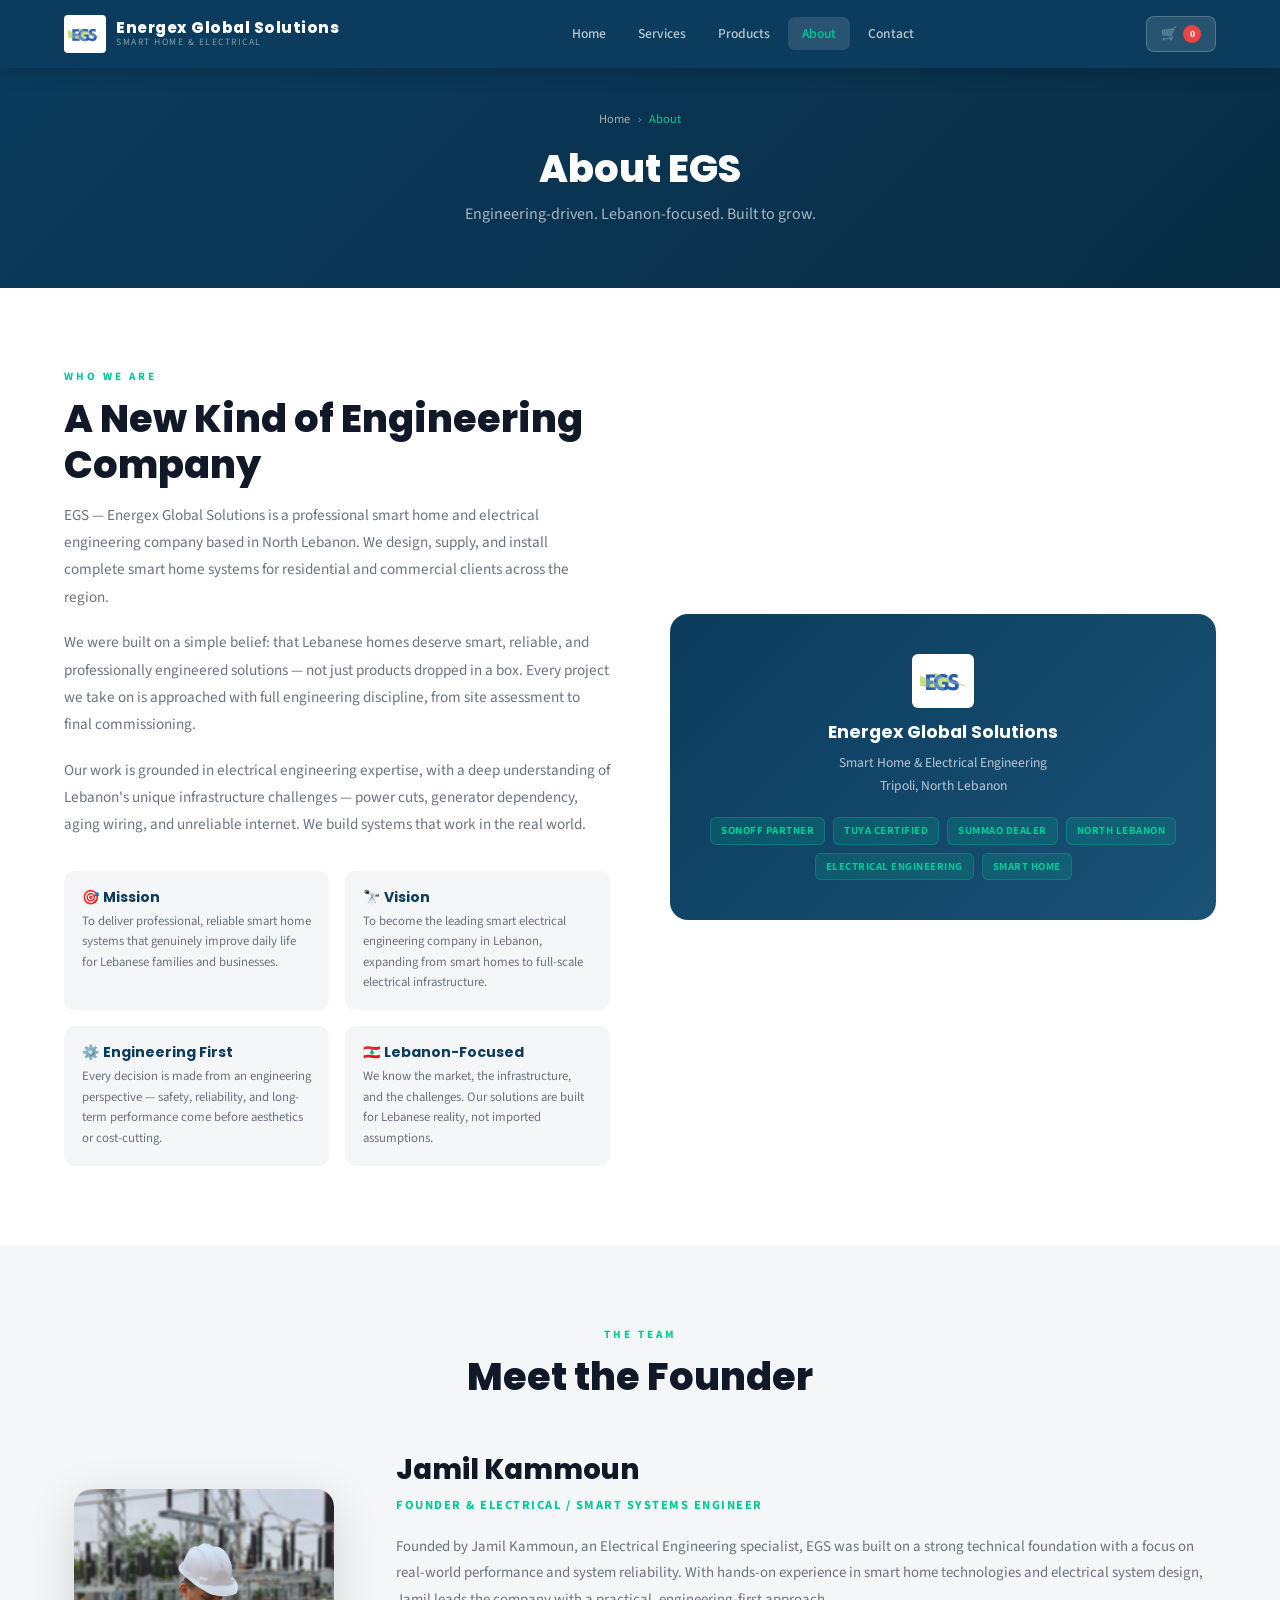
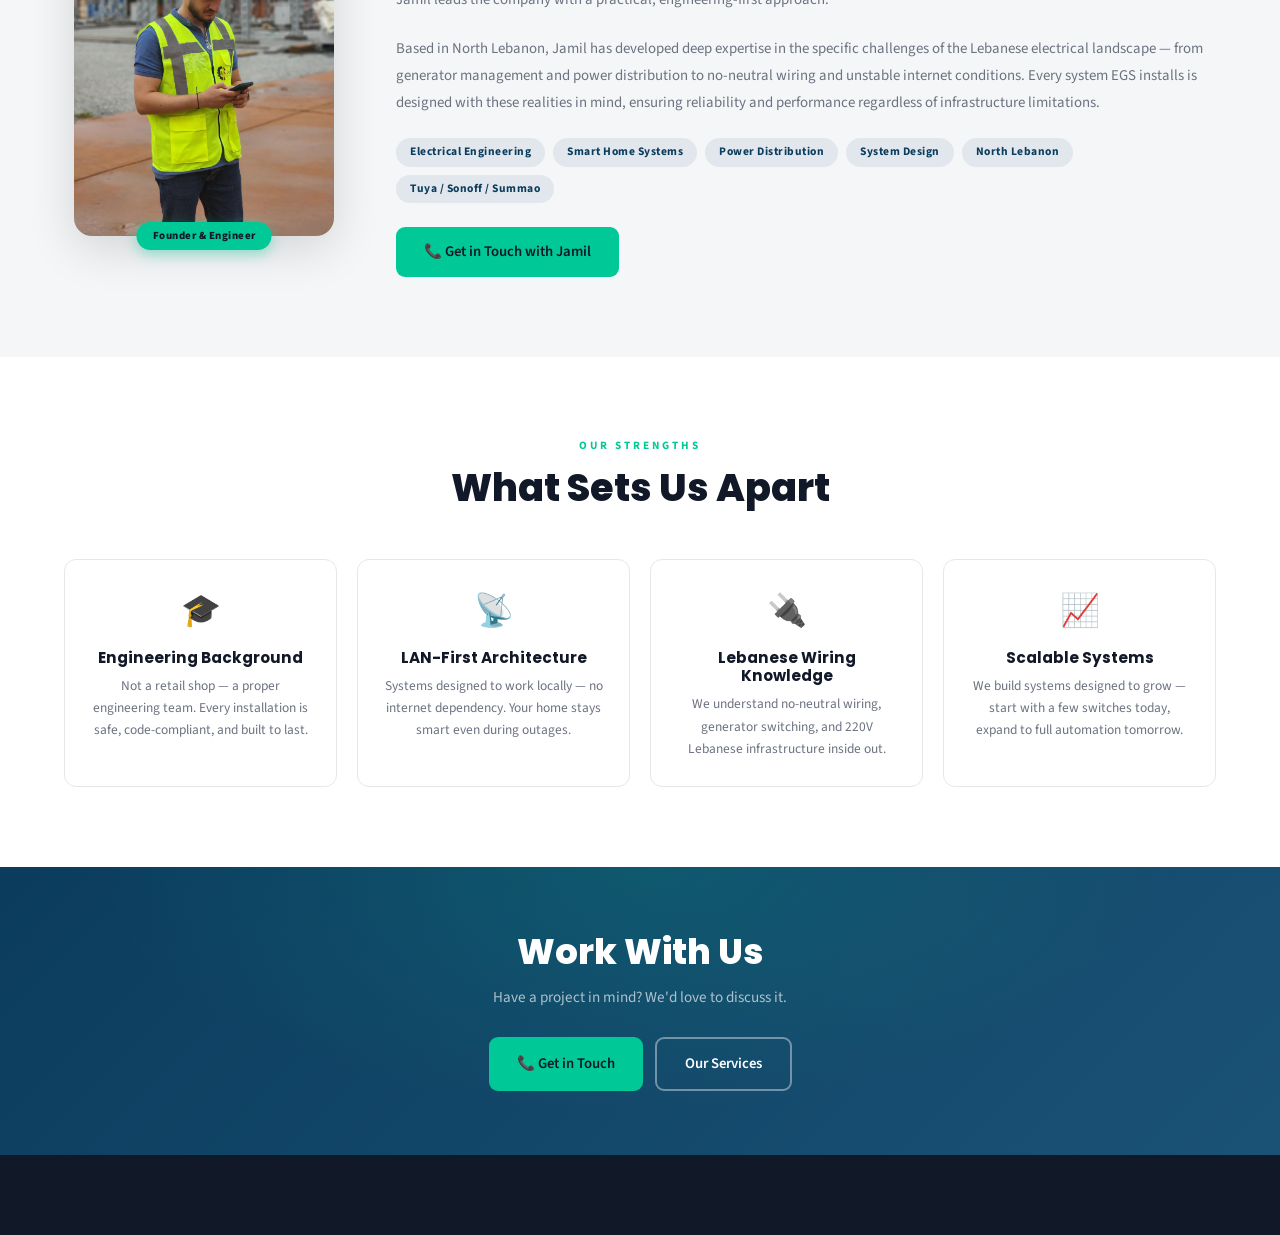
==== commit e68e805e: "Update about.html" ====
--- a/about.html
+++ b/about.html
@@ -83,10 +83,7 @@
     <div class="founder-grid">
       <div class="founder-img-wrap">
         <!-- When you have a photo, replace this with: <img src="images/jamil.jpg" alt="Jamil Kammoun" class="founder-img"/> -->
-        <div class="founder-img-placeholder">
-          <span>JK</span>
-          <span>Founder</span>
-        </div>
+       <img src="images/jamil.jpg" alt="Jamil Kammoun" class="founder-img"/>
         <div class="founder-badge">Founder & Engineer</div>
       </div>
       <div class="founder-info">
